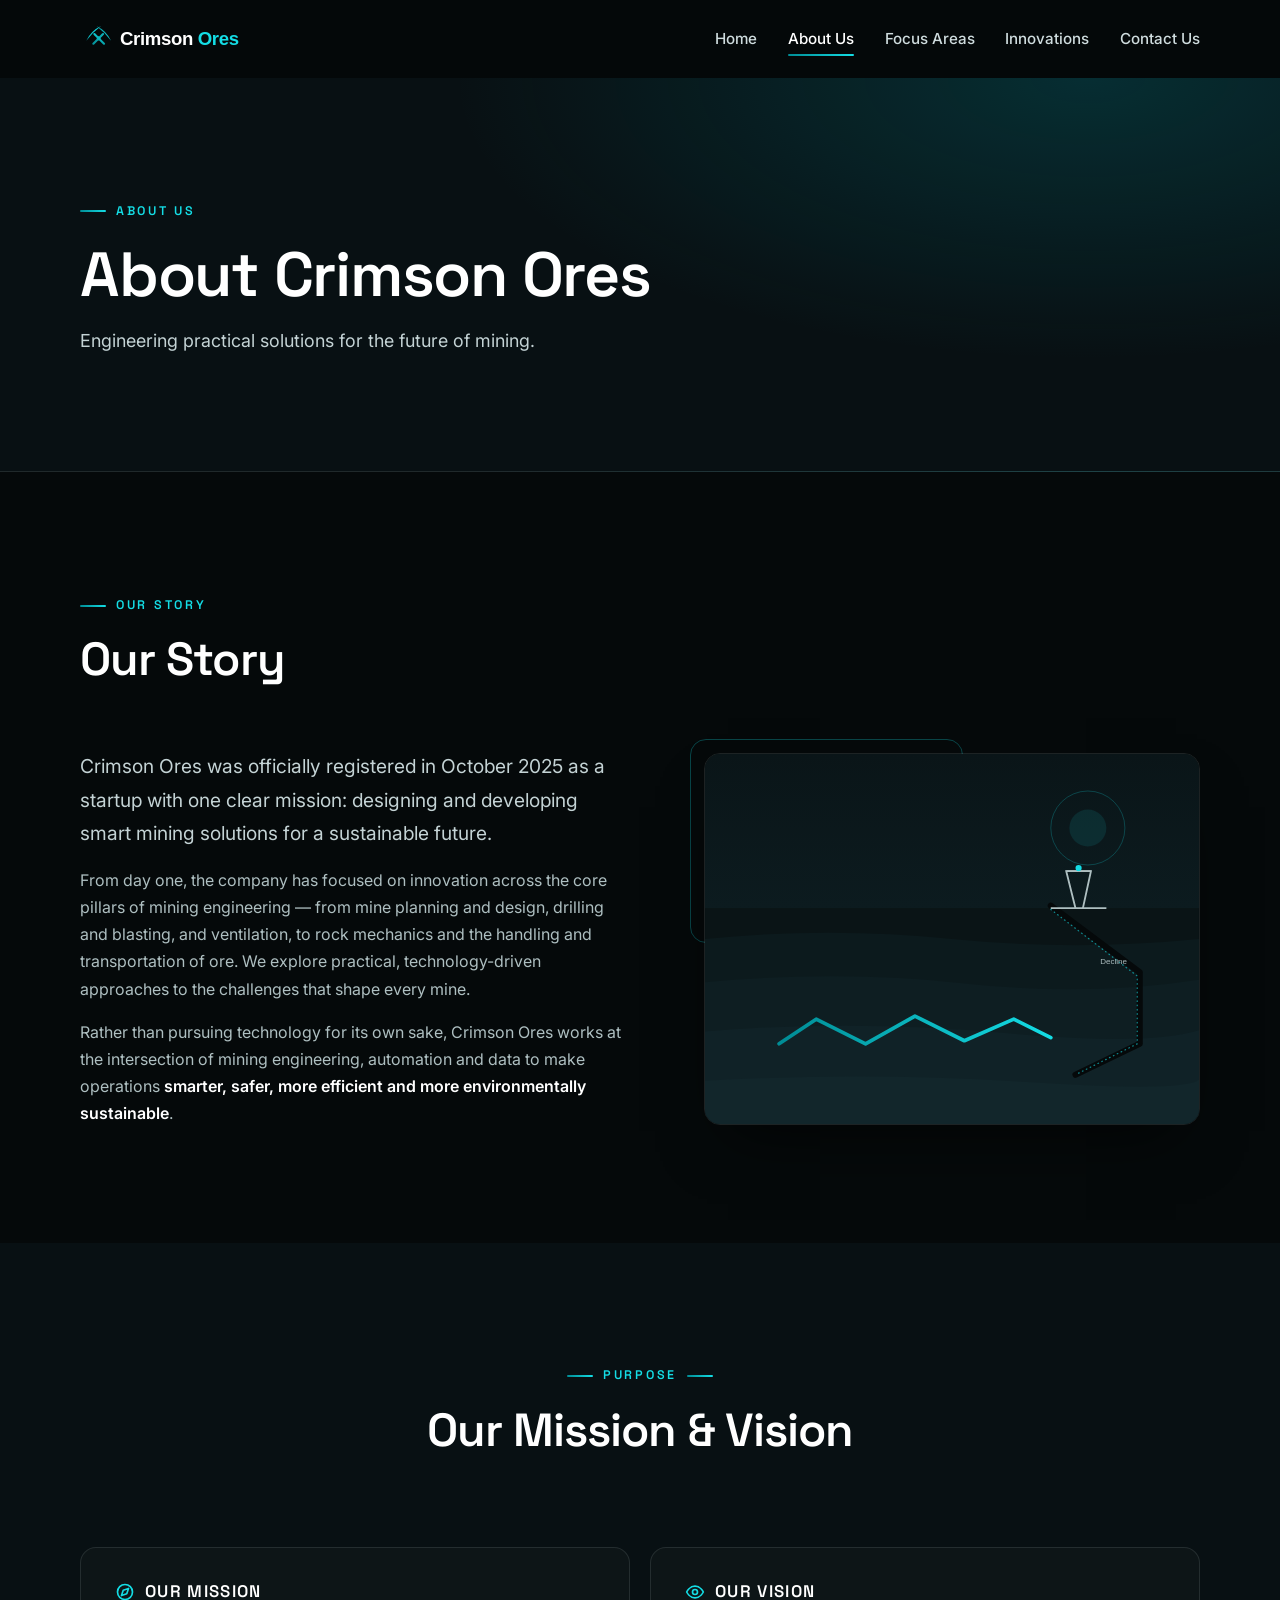
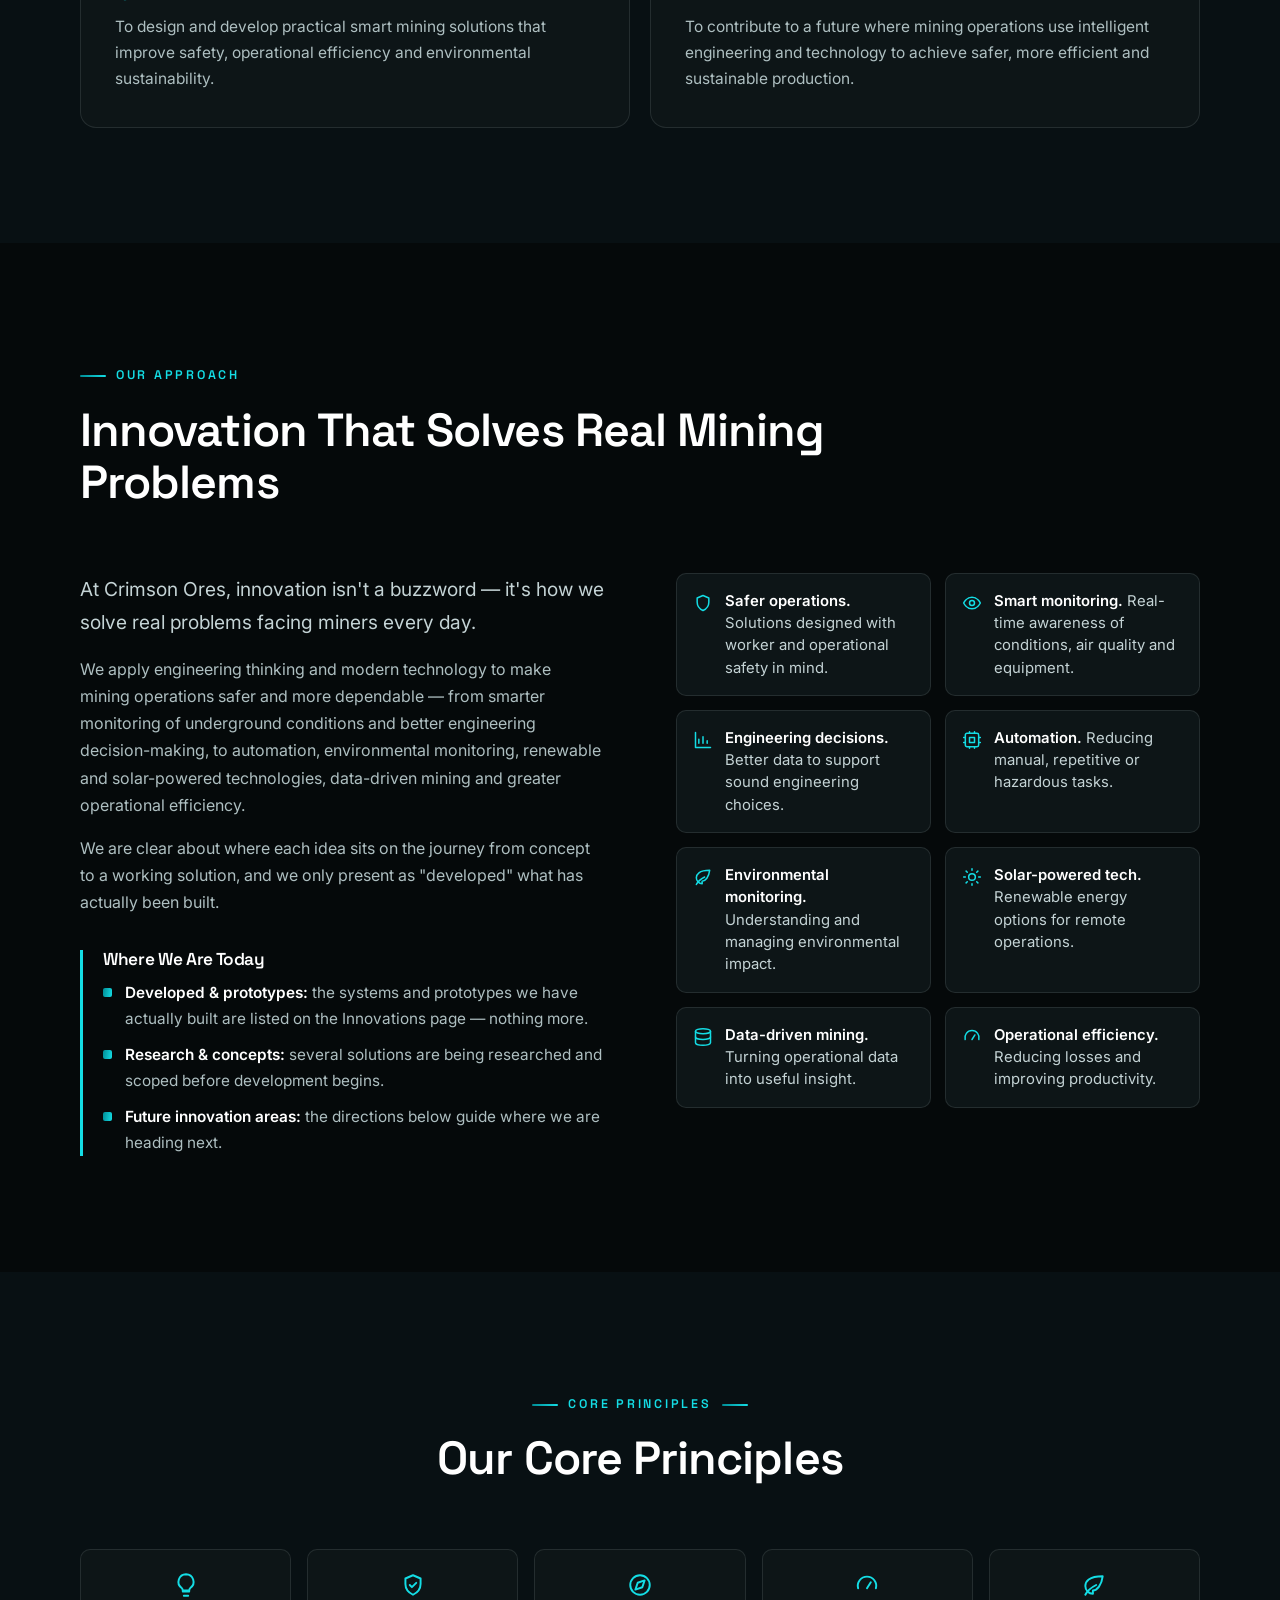
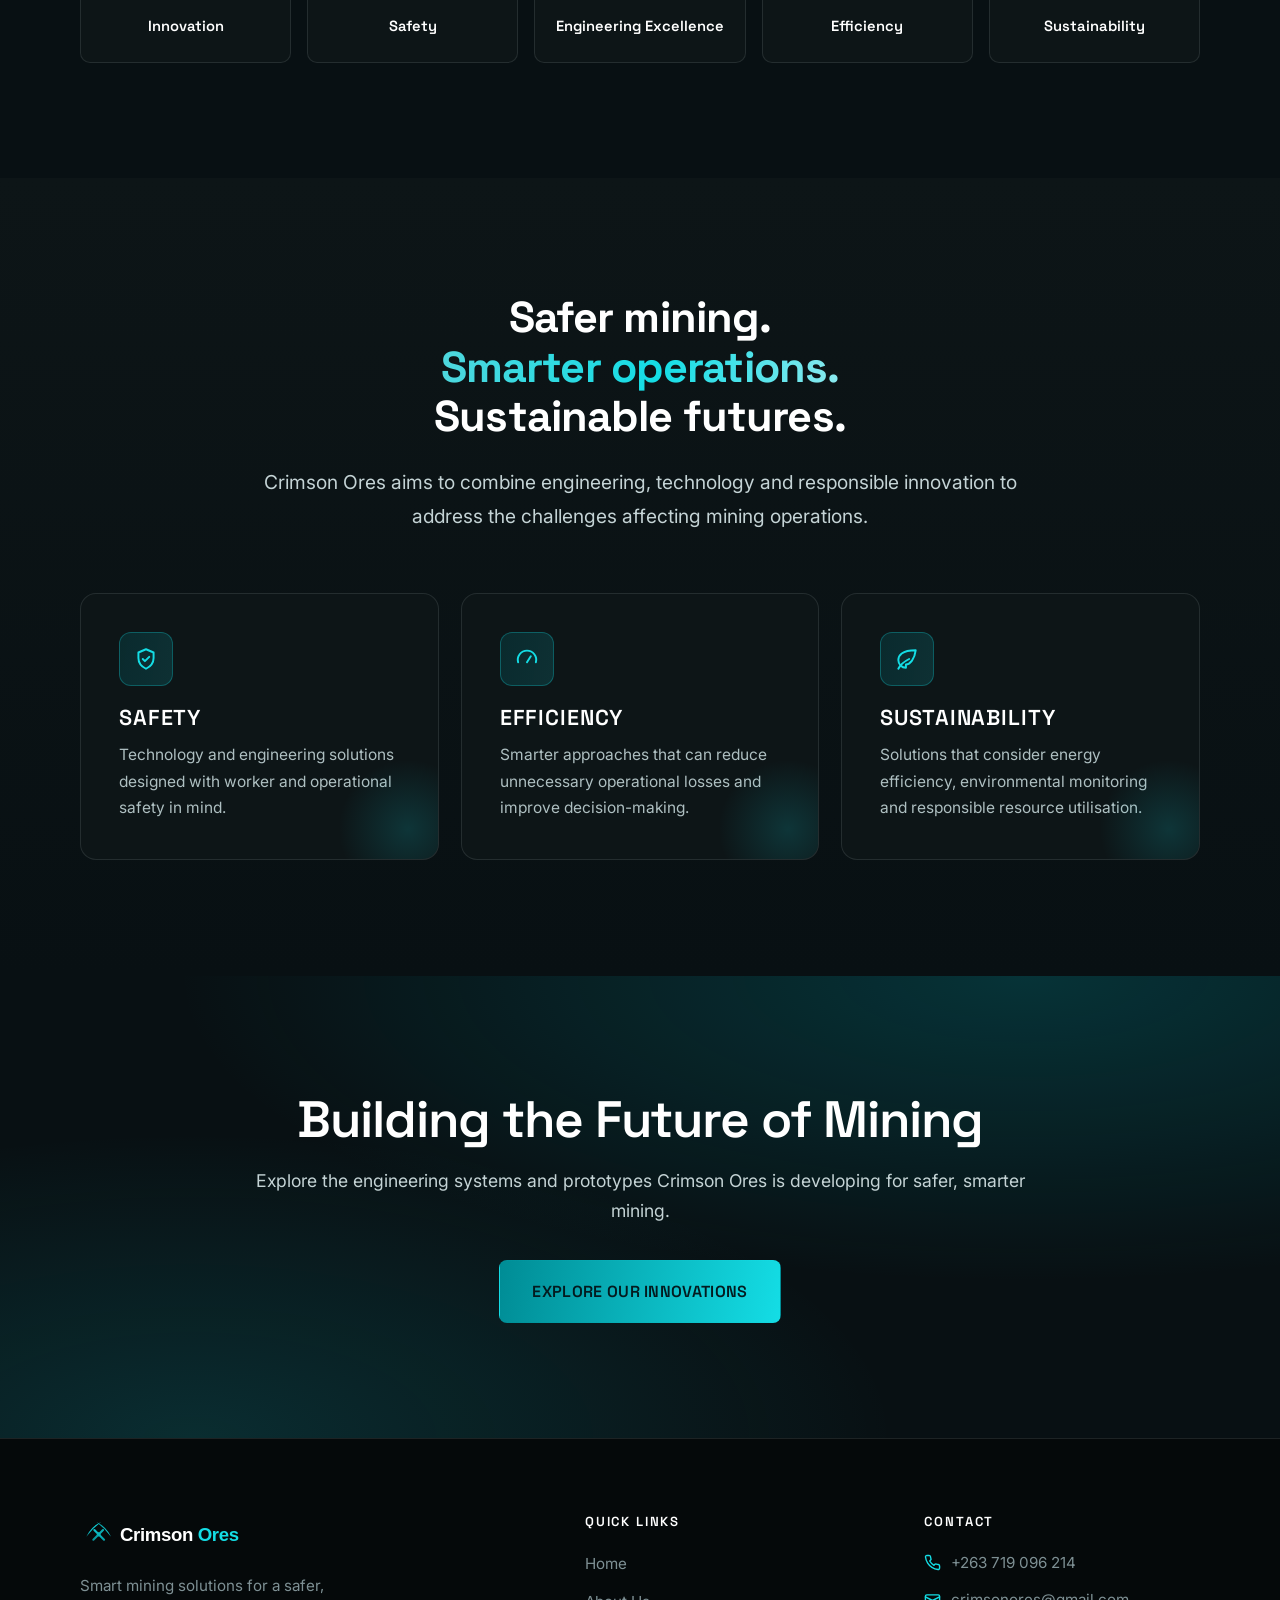
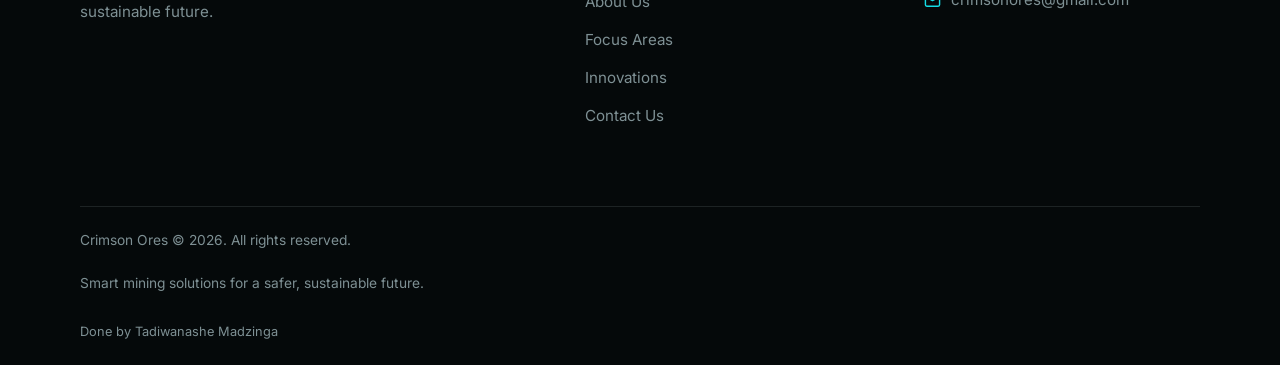
==== about.html @ 05880b13 "Restructure Crimson Ores website into multi-page layout" ====
<!DOCTYPE html>
<html lang="en">
<head>
  <meta charset="UTF-8">
  <meta name="viewport" content="width=device-width, initial-scale=1.0">
  <title>About Crimson Ores | Smart Mining Solutions</title>
  <meta name="description" content="Crimson Ores is a Zimbabwean mining-technology startup registered in October 2025, building smart mining solutions for a safer, sustainable future.">
  <meta name="theme-color" content="#05090A">
  <link rel="canonical" href="https://tadiwa2001.github.io/crimson-ores/about.html">
  <meta property="og:type" content="website">
  <meta property="og:site_name" content="Crimson Ores">
  <meta property="og:title" content="About Crimson Ores | Smart Mining Solutions">
  <meta property="og:description" content="Designing and developing smart mining solutions for a sustainable future.">
  <meta property="og:url" content="https://tadiwa2001.github.io/crimson-ores/about.html">
  <meta property="og:image" content="https://tadiwa2001.github.io/crimson-ores/assets/images/hero/hero-bg.svg">
  <meta name="twitter:card" content="summary_large_image">
  <meta name="twitter:title" content="About Crimson Ores | Smart Mining Solutions">
  <meta name="twitter:description" content="Designing and developing smart mining solutions for a sustainable future.">
  <link rel="icon" type="image/svg+xml" href="favicon.svg">
  <link rel="preconnect" href="https://fonts.googleapis.com">
  <link rel="preconnect" href="https://fonts.gstatic.com" crossorigin>
  <link href="https://fonts.googleapis.com/css2?family=Inter:wght@400;500;600&family=Space+Grotesk:wght@500;600;700&display=swap" rel="stylesheet">
  <link rel="stylesheet" href="assets/css/style.css">
  <link rel="stylesheet" href="assets/css/responsive.css">
</head>
<body data-page="about">
  <a class="skip-link" href="#main-content">Skip to main content</a>

  <header class="site-header">
    <nav class="nav container" aria-label="Primary navigation">
      <a class="brand" href="index.html" aria-label="Crimson Ores — Home">
        <img class="brand__logo" src="assets/images/logo/logo-white.svg" alt="Crimson Ores logo" width="186" height="40">
      </a>

      <ul class="nav__list" id="primary-nav">
        <li><a class="nav__link" href="index.html" data-page="home">Home</a></li>
        <li><a class="nav__link" href="about.html" data-page="about">About Us</a></li>
        <li><a class="nav__link" href="focus-areas.html" data-page="focus-areas">Focus Areas</a></li>
        <li><a class="nav__link" href="projects.html" data-page="projects">Innovations</a></li>
        <li><a class="nav__link" href="contact.html" data-page="contact">Contact Us</a></li>
      </ul>

      <button class="nav-toggle" type="button" aria-expanded="false" aria-controls="primary-nav" aria-label="Toggle navigation menu">
        <span></span>
        <span></span>
        <span></span>
      </button>
    </nav>
  </header>

  <main id="main-content">
    <section class="page-hero">
      <div class="container">
        <span class="eyebrow">About Us</span>
        <h1 class="page-hero__title">About Crimson Ores</h1>
        <p class="page-hero__text">Engineering practical solutions for the future of mining.</p>
      </div>
    </section>

    <section class="section" id="story">
      <div class="container">
        <div class="section-head reveal">
          <span class="eyebrow">Our Story</span>
          <h2>Our Story</h2>
        </div>
        <div class="about__grid">
          <div class="about__content reveal">
            <p class="lead">Crimson Ores was officially registered in October 2025 as a startup with one clear mission: designing and developing smart mining solutions for a sustainable future.</p>
            <p>From day one, the company has focused on innovation across the core pillars of mining engineering — from mine planning and design, drilling and blasting, and ventilation, to rock mechanics and the handling and transportation of ore. We explore practical, technology-driven approaches to the challenges that shape every mine.</p>
            <p>Rather than pursuing technology for its own sake, Crimson Ores works at the intersection of mining engineering, automation and data to make operations <strong>smarter, safer, more efficient and more environmentally sustainable</strong>.</p>
          </div>
          <div class="about__visual reveal" data-delay="1">
            <img src="assets/images/about/about-mine.svg" alt="Stylised cross-section of a mine showing rock strata, an ore vein and a decline" width="800" height="600" loading="lazy">
          </div>
        </div>
      </div>
    </section>
    <section class="section section--alt" id="mission-vision">
      <div class="container">
        <div class="section-head section-head--center reveal">
          <span class="eyebrow">Purpose</span>
          <h2>Our Mission &amp; Vision</h2>
        </div>

        <div class="mv-grid">
          <div class="mv-card reveal" data-delay="1">
            <h3><svg viewBox="0 0 24 24" fill="none" stroke="currentColor" stroke-width="2" stroke-linecap="round" stroke-linejoin="round" aria-hidden="true"><circle cx="12" cy="12" r="9"/><polygon points="16.24 7.76 14.12 14.12 7.76 16.24 9.88 9.88 16.24 7.76"/></svg> Our Mission</h3>
            <p>To design and develop practical smart mining solutions that improve safety, operational efficiency and environmental sustainability.</p>
          </div>
          <div class="mv-card reveal" data-delay="2">
            <h3><svg viewBox="0 0 24 24" fill="none" stroke="currentColor" stroke-width="2" stroke-linecap="round" stroke-linejoin="round" aria-hidden="true"><path d="M2 12s3.5-7 10-7 10 7 10 7-3.5 7-10 7-10-7-10-7z"/><circle cx="12" cy="12" r="3"/></svg> Our Vision</h3>
            <p>To contribute to a future where mining operations use intelligent engineering and technology to achieve safer, more efficient and sustainable production.</p>
          </div>
        </div>
      </div>
    </section>

    <section class="section" id="approach">
      <div class="container">
        <div class="section-head reveal">
          <span class="eyebrow">Our Approach</span>
          <h2>Innovation That Solves Real Mining Problems</h2>
        </div>

        <div class="innovation__grid">
          <div class="innovation__content reveal">
            <p class="lead">At Crimson Ores, innovation isn't a buzzword — it's how we solve real problems facing miners every day.</p>
            <p>We apply engineering thinking and modern technology to make mining operations safer and more dependable — from smarter monitoring of underground conditions and better engineering decision-making, to automation, environmental monitoring, renewable and solar-powered technologies, data-driven mining and greater operational efficiency.</p>
            <p>We are clear about where each idea sits on the journey from concept to a working solution, and we only present as "developed" what has actually been built.</p>

            <div class="innovation-status">
              <h4>Where We Are Today</h4>
              <ul>
                <li><strong>Developed &amp; prototypes:</strong> the systems and prototypes we have actually built are listed on the Innovations page — nothing more.</li>
                <li><strong>Research &amp; concepts:</strong> several solutions are being researched and scoped before development begins.</li>
                <li><strong>Future innovation areas:</strong> the directions below guide where we are heading next.</li>
              </ul>
            </div>
          </div>
          <div class="innovation__areas reveal" data-delay="1">
            <div class="innovation-item">
              <svg viewBox="0 0 24 24" fill="none" stroke="currentColor" stroke-width="1.8" stroke-linecap="round" stroke-linejoin="round" aria-hidden="true"><path d="M12 3l7 3v5c0 4.5-3 8-7 10-4-2-7-5.5-7-10V6z"/></svg>
              <span><strong>Safer operations.</strong> Solutions designed with worker and operational safety in mind.</span>
            </div>
            <div class="innovation-item">
              <svg viewBox="0 0 24 24" fill="none" stroke="currentColor" stroke-width="1.8" stroke-linecap="round" stroke-linejoin="round" aria-hidden="true"><path d="M2 12s3.5-7 10-7 10 7 10 7-3.5 7-10 7-10-7-10-7z"/><circle cx="12" cy="12" r="3"/></svg>
              <span><strong>Smart monitoring.</strong> Real-time awareness of conditions, air quality and equipment.</span>
            </div>
            <div class="innovation-item">
              <svg viewBox="0 0 24 24" fill="none" stroke="currentColor" stroke-width="1.8" stroke-linecap="round" stroke-linejoin="round" aria-hidden="true"><path d="M3 3v18h18"/><path d="M7 16v-5M12 16V8M17 16v-3"/></svg>
              <span><strong>Engineering decisions.</strong> Better data to support sound engineering choices.</span>
            </div>
            <div class="innovation-item">
              <svg viewBox="0 0 24 24" fill="none" stroke="currentColor" stroke-width="1.8" stroke-linecap="round" stroke-linejoin="round" aria-hidden="true"><rect x="4" y="4" width="16" height="16" rx="2"/><rect x="9" y="9" width="6" height="6"/><path d="M9 2v2M15 2v2M9 20v2M15 20v2M2 9h2M2 15h2M20 9h2M20 15h2"/></svg>
              <span><strong>Automation.</strong> Reducing manual, repetitive or hazardous tasks.</span>
            </div>
            <div class="innovation-item">
              <svg viewBox="0 0 24 24" fill="none" stroke="currentColor" stroke-width="1.8" stroke-linecap="round" stroke-linejoin="round" aria-hidden="true"><path d="M11 20A7 7 0 0 1 4 13c0-4 3-9 16-9-1 8-5 13-9 13z"/><path d="M4 21c2-4 6-7 10-9"/></svg>
              <span><strong>Environmental monitoring.</strong> Understanding and managing environmental impact.</span>
            </div>
            <div class="innovation-item">
              <svg viewBox="0 0 24 24" fill="none" stroke="currentColor" stroke-width="1.8" stroke-linecap="round" stroke-linejoin="round" aria-hidden="true"><circle cx="12" cy="12" r="4"/><path d="M12 2v2M12 20v2M4.93 4.93l1.41 1.41M17.66 17.66l1.41 1.41M2 12h2M20 12h2M4.93 19.07l1.41-1.41M17.66 6.34l1.41-1.41"/></svg>
              <span><strong>Solar-powered tech.</strong> Renewable energy options for remote operations.</span>
            </div>
            <div class="innovation-item">
              <svg viewBox="0 0 24 24" fill="none" stroke="currentColor" stroke-width="1.8" stroke-linecap="round" stroke-linejoin="round" aria-hidden="true"><ellipse cx="12" cy="5" rx="9" ry="3"/><path d="M3 5v14c0 1.66 4 3 9 3s9-1.34 9-3V5"/><path d="M3 12c0 1.66 4 3 9 3s9-1.34 9-3"/></svg>
              <span><strong>Data-driven mining.</strong> Turning operational data into useful insight.</span>
            </div>
            <div class="innovation-item">
              <svg viewBox="0 0 24 24" fill="none" stroke="currentColor" stroke-width="1.8" stroke-linecap="round" stroke-linejoin="round" aria-hidden="true"><path d="M12 15l3.5-5.5M20.2 15a8.5 8.5 0 1 0-16.4 0"/></svg>
              <span><strong>Operational efficiency.</strong> Reducing losses and improving productivity.</span>
            </div>
          </div>
        </div>
      </div>
    </section>
    <section class="section section--alt" id="principles">
      <div class="container">
        <div class="section-head section-head--center reveal">
          <span class="eyebrow">Core Principles</span>
          <h2>Our Core Principles</h2>
        </div>

        <div class="principles">
          <div class="principle reveal" data-delay="1">
            <svg viewBox="0 0 24 24" fill="none" stroke="currentColor" stroke-width="1.8" stroke-linecap="round" stroke-linejoin="round" aria-hidden="true"><path d="M9 18h6M10 22h4M12 2a7 7 0 0 0-4 12.7c.6.5 1 1.4 1 2.3h6c0-.9.4-1.8 1-2.3A7 7 0 0 0 12 2z"/></svg>
            <span>Innovation</span>
          </div>
          <div class="principle reveal" data-delay="2">
            <svg viewBox="0 0 24 24" fill="none" stroke="currentColor" stroke-width="1.8" stroke-linecap="round" stroke-linejoin="round" aria-hidden="true"><path d="M12 3l7 3v5c0 4.5-3 8-7 10-4-2-7-5.5-7-10V6z"/><path d="M9 12l2 2 4-4"/></svg>
            <span>Safety</span>
          </div>
          <div class="principle reveal" data-delay="3">
            <svg viewBox="0 0 24 24" fill="none" stroke="currentColor" stroke-width="1.8" stroke-linecap="round" stroke-linejoin="round" aria-hidden="true"><circle cx="12" cy="12" r="9"/><polygon points="16.24 7.76 14.12 14.12 7.76 16.24 9.88 9.88 16.24 7.76"/></svg>
            <span>Engineering Excellence</span>
          </div>
          <div class="principle reveal" data-delay="4">
            <svg viewBox="0 0 24 24" fill="none" stroke="currentColor" stroke-width="1.8" stroke-linecap="round" stroke-linejoin="round" aria-hidden="true"><path d="M12 15l3.5-5.5M20.2 15a8.5 8.5 0 1 0-16.4 0"/></svg>
            <span>Efficiency</span>
          </div>
          <div class="principle reveal" data-delay="4">
            <svg viewBox="0 0 24 24" fill="none" stroke="currentColor" stroke-width="1.8" stroke-linecap="round" stroke-linejoin="round" aria-hidden="true"><path d="M11 20A7 7 0 0 1 4 13c0-4 3-9 16-9-1 8-5 13-9 13z"/><path d="M4 21c2-4 6-7 10-9"/></svg>
            <span>Sustainability</span>
          </div>
        </div>
      </div>
    </section>

    <section class="section section--surface" id="safety">
      <div class="container">
        <div class="safety-statement reveal">
          <p class="statement-line">Safer mining.<br><em>Smarter operations.</em><br>Sustainable futures.</p>
          <p class="lead safety-intro">Crimson Ores aims to combine engineering, technology and responsible innovation to address the challenges affecting mining operations.</p>
        </div>

        <div class="pillars">
          <article class="pillar reveal" data-delay="1">
            <span class="pillar__icon">
              <svg viewBox="0 0 24 24" fill="none" stroke="currentColor" stroke-width="1.8" stroke-linecap="round" stroke-linejoin="round" aria-hidden="true"><path d="M12 3l7 3v5c0 4.5-3 8-7 10-4-2-7-5.5-7-10V6z"/><path d="M9 12l2 2 4-4"/></svg>
            </span>
            <h3>Safety</h3>
            <p>Technology and engineering solutions designed with worker and operational safety in mind.</p>
          </article>

          <article class="pillar reveal" data-delay="2">
            <span class="pillar__icon">
              <svg viewBox="0 0 24 24" fill="none" stroke="currentColor" stroke-width="1.8" stroke-linecap="round" stroke-linejoin="round" aria-hidden="true"><path d="M12 15l3.5-5.5M20.2 15a8.5 8.5 0 1 0-16.4 0"/></svg>
            </span>
            <h3>Efficiency</h3>
            <p>Smarter approaches that can reduce unnecessary operational losses and improve decision-making.</p>
          </article>

          <article class="pillar reveal" data-delay="3">
            <span class="pillar__icon">
              <svg viewBox="0 0 24 24" fill="none" stroke="currentColor" stroke-width="1.8" stroke-linecap="round" stroke-linejoin="round" aria-hidden="true"><path d="M11 20A7 7 0 0 1 4 13c0-4 3-9 16-9-1 8-5 13-9 13z"/><path d="M4 21c2-4 6-7 10-9"/></svg>
            </span>
            <h3>Sustainability</h3>
            <p>Solutions that consider energy efficiency, environmental monitoring and responsible resource utilisation.</p>
          </article>
        </div>
      </div>
    </section>
    <section class="cta">
      <div class="container">
        <div class="cta__inner reveal">
          <h2>Building the Future of Mining</h2>
          <p>Explore the engineering systems and prototypes Crimson Ores is developing for safer, smarter mining.</p>
          <div class="cta__actions">
            <a class="btn btn--primary btn--lg" href="projects.html">Explore Our Innovations</a>
          </div>
        </div>
      </div>
    </section>
  </main>

  <footer class="site-footer">
    <div class="container">
      <div class="footer__top">
        <div class="footer__brand">
          <a class="brand" href="index.html" aria-label="Crimson Ores — Home">
            <img class="brand__logo" src="assets/images/logo/logo-white.svg" alt="Crimson Ores logo" width="186" height="40">
          </a>
          <p>Smart mining solutions for a safer, sustainable future.</p>
        </div>

        <div class="footer__col">
          <h4>Quick Links</h4>
          <ul class="footer__links">
            <li><a href="index.html">Home</a></li>
            <li><a href="about.html">About Us</a></li>
            <li><a href="focus-areas.html">Focus Areas</a></li>
            <li><a href="projects.html">Innovations</a></li>
            <li><a href="contact.html">Contact Us</a></li>
          </ul>
        </div>

        <div class="footer__col">
          <h4>Contact</h4>
          <div class="footer__contact">
            <a href="tel:+263719096214">
              <svg viewBox="0 0 24 24" fill="none" stroke="currentColor" stroke-width="2" stroke-linecap="round" stroke-linejoin="round" aria-hidden="true"><path d="M22 16.92v3a2 2 0 0 1-2.18 2 19.79 19.79 0 0 1-8.63-3.07 19.5 19.5 0 0 1-6-6 19.79 19.79 0 0 1-3.07-8.67A2 2 0 0 1 4.11 2h3a2 2 0 0 1 2 1.72c.13.96.36 1.9.7 2.81a2 2 0 0 1-.45 2.11L8.09 9.91a16 16 0 0 0 6 6l1.27-1.27a2 2 0 0 1 2.11-.45c.91.34 1.85.57 2.81.7A2 2 0 0 1 22 16.92z"/></svg>
              +263 719 096 214
            </a>
            <a href="mailto:crimsonores@gmail.com">
              <svg viewBox="0 0 24 24" fill="none" stroke="currentColor" stroke-width="2" stroke-linecap="round" stroke-linejoin="round" aria-hidden="true"><rect x="2" y="4" width="20" height="16" rx="2"/><path d="m22 7-10 5L2 7"/></svg>
              crimsonores@gmail.com
            </a>
          </div>
        </div>
      </div>

      <div class="footer__bottom">
        <div class="footer__bottom-inner">
          <p class="footer__legal">Crimson Ores © 2026. All rights reserved.</p>
          <p class="footer__tagline">Smart mining solutions for a safer, sustainable future.</p>
          <p class="footer__credit">Done by Tadiwanashe Madzinga</p>
        </div>
      </div>
    </div>
  </footer>

  <script src="assets/js/projects.js" defer></script>
  <script src="assets/js/project-gallery.js" defer></script>
  <script src="assets/js/main.js" defer></script>
</body>
</html>
---- assets/css/style.css ----
/* ============================================================
   CRIMSON ORES — style.css
   Primary stylesheet: base, layout, components, sections.
   Fonts are loaded in <head> (Space Grotesk + Inter).
   ============================================================ */

/* ---------- Reset ---------- */
*,
*::before,
*::after {
  box-sizing: border-box;
  margin: 0;
  padding: 0;
}

html {
  scroll-behavior: smooth;
  scroll-padding-top: 92px; /* offset for sticky nav */
  -webkit-text-size-adjust: 100%;
}

body {
  font-family: var(--font-body);
  font-size: 1rem;
  line-height: 1.7;
  color: var(--muted);
  background-color: var(--bg);
  -webkit-font-smoothing: antialiased;
  -moz-osx-font-smoothing: grayscale;
  overflow-x: hidden;
}

img,
svg {
  display: block;
  max-width: 100%;
  height: auto;
}

a {
  color: var(--cyan);
  text-decoration: none;
  transition: color 0.2s ease;
}

a:hover {
  color: var(--cyan-soft);
}

button {
  font-family: inherit;
  cursor: pointer;
}

ul,
ol {
  list-style: none;
}

/* ---------- Design tokens ---------- */
:root {
  --bg: #05090a;
  --bg-2: #081013;
  --surface: #0d1517;
  --surface-2: #111d20;
  --surface-3: #152428;
  --teal-dark: #073d40;
  --teal: #008c95;
  --cyan: #14dde5;
  --cyan-soft: #8ce9ee;
  --white: #ffffff;
  --muted: #aebfc1;
  --muted-2: #7e9094;
  --border: rgba(174, 191, 193, 0.14);
  --border-strong: rgba(20, 221, 229, 0.28);
  --grad: linear-gradient(100deg, #008c95 0%, #14dde5 100%);
  --grad-soft: linear-gradient(100deg, rgba(0, 140, 149, 0.18), rgba(20, 221, 229, 0.14));
  --grad-text: linear-gradient(100deg, #4fd7dd 0%, #14dde5 55%, #8ce9ee 100%);
  --radius: 10px;
  --radius-lg: 16px;
  --shadow-lg: 0 30px 60px -24px rgba(0, 0, 0, 0.7);
  --font-display: 'Space Grotesk', 'Segoe UI', system-ui, sans-serif;
  --font-body: 'Inter', system-ui, -apple-system, 'Segoe UI', sans-serif;
  --maxw: 1200px;
  --header-h: 78px;
}

/* ---------- Base typography ---------- */
h1,
h2,
h3,
h4,
h5 {
  font-family: var(--font-display);
  color: var(--white);
  line-height: 1.12;
  font-weight: 600;
  letter-spacing: -0.02em;
}

h1 { font-size: clamp(2.9rem, 6vw, 5.3rem); }
h2 { font-size: clamp(1.95rem, 3.8vw, 2.9rem); }
h3 { font-size: clamp(1.25rem, 2.2vw, 1.6rem); }
h4 { font-size: 1.08rem; }

p { margin-bottom: 1rem; }
p:last-child { margin-bottom: 0; }

strong { color: var(--white); font-weight: 600; }

/* ---------- Layout utilities ---------- */
.container {
  width: 100%;
  max-width: var(--maxw);
  margin-inline: auto;
  padding-inline: clamp(20px, 4vw, 40px);
}

.section {
  padding-block: clamp(72px, 9vw, 120px);
  position: relative;
}

.section--alt {
  background: var(--bg-2);
}

.section--surface {
  background: linear-gradient(180deg, var(--surface) 0%, var(--bg-2) 100%);
}

.section-head {
  max-width: 780px;
  margin-bottom: clamp(40px, 5vw, 64px);
}

.section-head--center {
  margin-inline: auto;
  text-align: center;
}

.eyebrow {
  display: inline-flex;
  align-items: center;
  gap: 10px;
  font-family: var(--font-display);
  font-size: 0.78rem;
  font-weight: 600;
  letter-spacing: 0.22em;
  text-transform: uppercase;
  color: var(--cyan);
  margin-bottom: 18px;
}

.eyebrow::before {
  content: "";
  width: 26px;
  height: 2px;
  background: var(--grad);
  border-radius: 2px;
}

.section-head--center .eyebrow::after {
  content: "";
  width: 26px;
  height: 2px;
  background: var(--grad);
  border-radius: 2px;
}

.grad-text {
  background: var(--grad-text);
  -webkit-background-clip: text;
  background-clip: text;
  -webkit-text-fill-color: transparent;
  color: transparent;
}

.lead {
  font-size: clamp(1.05rem, 1.6vw, 1.2rem);
  color: #c4d3d5;
  line-height: 1.75;
}

/* ---------- Buttons ---------- */
.btn {
  display: inline-flex;
  align-items: center;
  justify-content: center;
  gap: 10px;
  padding: 0.9rem 1.6rem;
  border: 1px solid transparent;
  border-radius: 8px;
  font-family: var(--font-display);
  font-size: 0.95rem;
  font-weight: 600;
  letter-spacing: 0.02em;
  text-transform: uppercase;
  transition: transform 0.2s ease, box-shadow 0.2s ease, background 0.2s ease,
    border-color 0.2s ease, color 0.2s ease;
  white-space: nowrap;
}

.btn:active {
  transform: translateY(1px);
}

.btn svg {
  width: 17px;
  height: 17px;
  flex: none;
}

.btn--primary {
  background: var(--grad);
  color: #041b1f;
}

.btn--primary:hover {
  color: #041b1f;
  box-shadow: 0 14px 34px -12px rgba(20, 221, 229, 0.55);
  transform: translateY(-2px);
}

.btn--ghost {
  background: transparent;
  color: var(--white);
  border-color: var(--border-strong);
}

.btn--ghost:hover {
  color: var(--cyan);
  border-color: var(--cyan);
  background: rgba(20, 221, 229, 0.06);
  transform: translateY(-2px);
}

.btn--lg {
  padding: 1.05rem 2rem;
  font-size: 1rem;
}

/* ---------- Skip link ---------- */
.skip-link {
  position: absolute;
  left: 16px;
  top: -60px;
  z-index: 200;
  background: var(--cyan);
  color: #041b1f;
  padding: 0.7rem 1.2rem;
  border-radius: 8px;
  font-weight: 600;
  transition: top 0.2s ease;
}

.skip-link:focus {
  top: 16px;
}

/* ---------- Header / Navigation ---------- */
.site-header {
  position: sticky;
  top: 0;
  z-index: 100;
  height: var(--header-h);
  background: rgba(5, 9, 10, 0.82);
  -webkit-backdrop-filter: blur(14px);
  backdrop-filter: blur(14px);
  border-bottom: 1px solid transparent;
  transition: border-color 0.25s ease, background 0.25s ease;
}

.site-header.is-scrolled {
  border-bottom-color: var(--border);
  background: rgba(5, 9, 10, 0.94);
}

.nav {
  display: flex;
  align-items: center;
  justify-content: space-between;
  gap: 24px;
  height: var(--header-h);
}

.brand {
  display: inline-flex;
  align-items: center;
  gap: 12px;
  color: var(--white);
  flex: none;
}

.brand__logo {
  height: 40px;
  width: auto;
}

.brand__name {
  font-family: var(--font-display);
  font-size: 1.28rem;
  font-weight: 700;
  letter-spacing: -0.02em;
  color: var(--white);
  line-height: 1.1;
}

.brand__name span {
  color: var(--cyan);
}

.nav__list {
  display: flex;
  align-items: center;
  gap: clamp(18px, 2.4vw, 34px);
}

.nav__link {
  position: relative;
  font-size: 0.95rem;
  font-weight: 500;
  color: #cfdcde;
  padding: 6px 0;
}

.nav__link::after {
  content: "";
  position: absolute;
  left: 0;
  bottom: -2px;
  width: 100%;
  height: 2px;
  background: var(--grad);
  transform: scaleX(0);
  transform-origin: left;
  transition: transform 0.25s ease;
  border-radius: 2px;
}

.nav__link:hover,
.nav__link.is-active {
  color: var(--white);
}

.nav__link:hover::after,
.nav__link.is-active::after {
  transform: scaleX(1);
}

.nav__actions {
  display: flex;
  align-items: center;
  gap: 14px;
}

.nav__cta {
  padding: 0.66rem 1.25rem;
  font-size: 0.86rem;
}

/* Hamburger */
.nav-toggle {
  display: none;
  position: relative;
  width: 46px;
  height: 46px;
  background: transparent;
  border: 1px solid var(--border);
  border-radius: 8px;
  align-items: center;
  justify-content: center;
  flex-direction: column;
  gap: 5px;
}

.nav-toggle span {
  display: block;
  width: 20px;
  height: 2px;
  background: var(--white);
  border-radius: 2px;
  transition: transform 0.28s ease, opacity 0.2s ease;
}

.nav-toggle[aria-expanded="true"] span:nth-child(1) {
  transform: translateY(7px) rotate(45deg);
}

.nav-toggle[aria-expanded="true"] span:nth-child(2) {
  opacity: 0;
}

.nav-toggle[aria-expanded="true"] span:nth-child(3) {
  transform: translateY(-7px) rotate(-45deg);
}

/* ---------- Hero ---------- */
.hero {
  position: relative;
  min-height: clamp(560px, calc(100vh - var(--header-h)), 900px);
  display: flex;
  align-items: center;
  overflow: hidden;
  isolation: isolate;
}

.hero__bg {
  position: absolute;
  inset: 0;
  z-index: -2;
}

.hero__bg img {
  width: 100%;
  height: 100%;
  object-fit: cover;
}

.hero__overlay {
  position: absolute;
  inset: 0;
  z-index: -1;
  background: linear-gradient(180deg, rgba(5, 9, 10, 0.55) 0%, rgba(5, 9, 10, 0.45) 45%, rgba(5, 9, 10, 0.92) 100%);
}

.hero__inner {
  max-width: 860px;
  padding-block: clamp(56px, 9vw, 110px);
}

.hero__badge {
  display: inline-flex;
  align-items: center;
  gap: 10px;
  padding: 0.5rem 0.95rem;
  border: 1px solid var(--border-strong);
  border-radius: 999px;
  background: rgba(20, 221, 229, 0.06);
  font-family: var(--font-display);
  font-size: 0.78rem;
  font-weight: 600;
  letter-spacing: 0.14em;
  text-transform: uppercase;
  color: var(--cyan-soft);
  margin-bottom: 26px;
}

.hero__badge .dot {
  width: 7px;
  height: 7px;
  border-radius: 50%;
  background: var(--cyan);
  box-shadow: 0 0 0 0 rgba(20, 221, 229, 0.6);
  animation: pulse 2.4s infinite;
}

.hero__title {
  font-size: clamp(3rem, 8vw, 6.4rem);
  font-weight: 700;
  letter-spacing: -0.03em;
  margin-bottom: 22px;
}

.hero__tagline {
  font-size: clamp(1.4rem, 2.6vw, 2rem);
  font-weight: 600;
  color: var(--white);
  margin-bottom: 18px;
}

.hero__text {
  max-width: 620px;
  font-size: clamp(1.05rem, 1.5vw, 1.18rem);
  color: #c4d3d5;
  margin-bottom: 36px;
}

.hero__actions {
  display: flex;
  flex-wrap: wrap;
  gap: 16px;
}

@keyframes pulse {
  0% { box-shadow: 0 0 0 0 rgba(20, 221, 229, 0.55); }
  70% { box-shadow: 0 0 0 9px rgba(20, 221, 229, 0); }
  100% { box-shadow: 0 0 0 0 rgba(20, 221, 229, 0); }
}

/* ---------- About ---------- */
.about__grid {
  display: grid;
  grid-template-columns: 1.05fr 0.95fr;
  gap: clamp(40px, 6vw, 80px);
  align-items: center;
}

.about__visual {
  position: relative;
}

.about__visual img {
  border-radius: var(--radius-lg);
  border: 1px solid var(--border);
  box-shadow: var(--shadow-lg);
  width: 100%;
}

.about__visual::before {
  content: "";
  position: absolute;
  inset: -14px auto auto -14px;
  width: 55%;
  height: 55%;
  border: 1px solid var(--border-strong);
  border-radius: var(--radius-lg);
  z-index: -1;
}

.mv-card {
  background: var(--surface);
  border: 1px solid var(--border);
  border-radius: var(--radius-lg);
  padding: clamp(24px, 3vw, 34px);
  margin-top: 26px;
}

.mv-card h3 {
  display: flex;
  align-items: center;
  gap: 10px;
  margin-bottom: 12px;
  font-size: 1.05rem;
  text-transform: uppercase;
  letter-spacing: 0.08em;
}

.mv-card h3 svg {
  width: 20px;
  height: 20px;
  color: var(--cyan);
  flex: none;
}

.mv-card p {
  margin: 0;
  font-size: 0.97rem;
}

/* Core principles */
.principles {
  display: grid;
  grid-template-columns: repeat(5, 1fr);
  gap: 16px;
  margin-top: clamp(40px, 5vw, 56px);
}

.principle {
  background: var(--surface);
  border: 1px solid var(--border);
  border-radius: var(--radius);
  padding: 22px 18px;
  text-align: center;
  transition: transform 0.25s ease, border-color 0.25s ease;
}

.principle:hover {
  transform: translateY(-4px);
  border-color: var(--border-strong);
}

.principle svg {
  width: 26px;
  height: 26px;
  margin: 0 auto 14px;
  color: var(--cyan);
}

.principle span {
  font-family: var(--font-display);
  font-weight: 600;
  color: var(--white);
  font-size: 0.92rem;
}

/* ---------- Focus areas ---------- */
.focus-grid {
  display: grid;
  grid-template-columns: repeat(3, 1fr);
  gap: 22px;
}

.focus-card {
  position: relative;
  background: var(--surface);
  border: 1px solid var(--border);
  border-radius: var(--radius-lg);
  padding: clamp(26px, 3vw, 36px);
  transition: transform 0.25s ease, border-color 0.25s ease, background 0.25s ease;
  overflow: hidden;
}

.focus-card::before {
  content: "";
  position: absolute;
  inset: 0 0 auto 0;
  height: 3px;
  background: var(--grad);
  opacity: 0;
  transition: opacity 0.25s ease;
}

.focus-card:hover {
  transform: translateY(-5px);
  border-color: var(--border-strong);
  background: var(--surface-2);
}

.focus-card:hover::before {
  opacity: 1;
}

.focus-card__icon {
  display: inline-flex;
  align-items: center;
  justify-content: center;
  width: 56px;
  height: 56px;
  border-radius: 12px;
  background: var(--grad-soft);
  border: 1px solid var(--border-strong);
  color: var(--cyan);
  margin-bottom: 22px;
}

.focus-card__icon svg {
  width: 27px;
  height: 27px;
}

.focus-card h3 {
  margin-bottom: 12px;
  font-size: 1.18rem;
}

.focus-card p {
  margin: 0;
  font-size: 0.96rem;
}

.focus-card__num {
  position: absolute;
  top: 26px;
  right: 28px;
  font-family: var(--font-display);
  font-size: 0.78rem;
  font-weight: 700;
  letter-spacing: 0.12em;
  color: var(--muted-2);
}

/* ---------- Innovation ---------- */
.innovation__grid {
  display: grid;
  grid-template-columns: 1fr 1fr;
  gap: clamp(40px, 6vw, 72px);
  align-items: start;
}

.innovation__areas {
  display: grid;
  grid-template-columns: 1fr 1fr;
  gap: 14px;
}

.innovation-item {
  display: flex;
  align-items: flex-start;
  gap: 12px;
  background: var(--surface);
  border: 1px solid var(--border);
  border-radius: var(--radius);
  padding: 16px 16px;
}

.innovation-item svg {
  width: 20px;
  height: 20px;
  color: var(--cyan);
  flex: none;
  margin-top: 3px;
}

.innovation-item span {
  font-size: 0.93rem;
  color: #c4d3d5;
  line-height: 1.5;
}

.innovation-status {
  margin-top: 34px;
  border-left: 3px solid var(--cyan);
  padding-left: 20px;
}

.innovation-status h4 {
  margin-bottom: 10px;
}

.innovation-status ul {
  display: grid;
  gap: 10px;
}

.innovation-status li {
  position: relative;
  padding-left: 22px;
  font-size: 0.96rem;
}

.innovation-status li::before {
  content: "";
  position: absolute;
  left: 0;
  top: 8px;
  width: 9px;
  height: 9px;
  border-radius: 2px;
  background: var(--grad);
}

/* ---------- Safety / Sustainability ---------- */
.pillars {
  display: grid;
  grid-template-columns: repeat(3, 1fr);
  gap: 22px;
  margin-top: clamp(40px, 5vw, 60px);
}

.pillar {
  background: var(--surface);
  border: 1px solid var(--border);
  border-radius: var(--radius-lg);
  padding: clamp(28px, 3vw, 38px);
  position: relative;
  overflow: hidden;
}

.pillar::after {
  content: "";
  position: absolute;
  right: -40px;
  bottom: -40px;
  width: 140px;
  height: 140px;
  background: radial-gradient(circle, rgba(20, 221, 229, 0.16), transparent 70%);
  pointer-events: none;
}

.pillar__icon {
  display: inline-flex;
  align-items: center;
  justify-content: center;
  width: 54px;
  height: 54px;
  border-radius: 12px;
  background: var(--grad-soft);
  border: 1px solid var(--border-strong);
  color: var(--cyan);
  margin-bottom: 20px;
}

.pillar__icon svg {
  width: 26px;
  height: 26px;
}

.pillar h3 {
  font-size: 1.35rem;
  text-transform: uppercase;
  letter-spacing: 0.04em;
  margin-bottom: 12px;
}

.pillar p {
  margin: 0;
  font-size: 0.97rem;
}

.safety-statement {
  text-align: center;
  max-width: 820px;
  margin: 0 auto clamp(40px, 5vw, 56px);
}

.safety-statement .statement-line {
  font-family: var(--font-display);
  font-weight: 700;
  font-size: clamp(1.7rem, 3.6vw, 2.7rem);
  line-height: 1.15;
  color: var(--white);
  letter-spacing: -0.02em;
}

.safety-statement .statement-line em {
  font-style: normal;
  background: var(--grad-text);
  -webkit-background-clip: text;
  background-clip: text;
  -webkit-text-fill-color: transparent;
}

.safety-intro {
  margin-top: 24px;
}

/* ---------- Project cards (shared) ---------- */
.project-grid {
  display: grid;
  grid-template-columns: repeat(3, 1fr);
  gap: 24px;
}

.project-card {
  display: flex;
  flex-direction: column;
  background: var(--surface);
  border: 1px solid var(--border);
  border-radius: var(--radius-lg);
  overflow: hidden;
  transition: transform 0.28s ease, border-color 0.28s ease, box-shadow 0.28s ease;
}

.project-card:hover {
  transform: translateY(-6px);
  border-color: var(--border-strong);
  box-shadow: var(--shadow-lg);
}

.project-card__media {
  position: relative;
  aspect-ratio: 3 / 2;
  overflow: hidden;
  background: var(--surface-2);
}

.project-card__media img {
  width: 100%;
  height: 100%;
  object-fit: cover;
  transition: transform 0.55s ease;
}

.project-card:hover .project-card__media img {
  transform: scale(1.06);
}

.project-card__status {
  position: absolute;
  top: 14px;
  left: 14px;
}

.badge {
  display: inline-flex;
  align-items: center;
  gap: 6px;
  padding: 4px 11px;
  border-radius: 6px;
  font-family: var(--font-display);
  font-size: 0.7rem;
  font-weight: 600;
  letter-spacing: 0.08em;
  text-transform: uppercase;
  color: var(--cyan-soft);
  background: rgba(5, 9, 10, 0.82);
  border: 1px solid var(--border-strong);
  -webkit-backdrop-filter: blur(4px);
  backdrop-filter: blur(4px);
}

.project-card__body {
  display: flex;
  flex-direction: column;
  gap: 12px;
  padding: 24px;
  flex: 1;
}

.project-card__category {
  font-family: var(--font-display);
  font-size: 0.76rem;
  font-weight: 600;
  letter-spacing: 0.14em;
  text-transform: uppercase;
  color: var(--cyan);
}

.project-card__title {
  font-size: 1.32rem;
  margin: 0;
}

.project-card__desc {
  margin: 0;
  font-size: 0.95rem;
}

.project-card__foot {
  margin-top: auto;
  padding-top: 10px;
  display: flex;
  align-items: center;
  justify-content: space-between;
  gap: 12px;
}

.project-card__link {
  display: inline-flex;
  align-items: center;
  gap: 7px;
  font-family: var(--font-display);
  font-weight: 600;
  font-size: 0.88rem;
  text-transform: uppercase;
  letter-spacing: 0.04em;
  color: var(--cyan);
}

.project-card__link svg {
  width: 15px;
  height: 15px;
  transition: transform 0.25s ease;
}

.project-card__link:hover svg {
  transform: translateX(4px);
}

/* Featured projects (home) */
.featured-foot {
  display: flex;
  justify-content: center;
  margin-top: clamp(40px, 5vw, 56px);
}

/* ---------- CTA ---------- */
.cta {
  position: relative;
  overflow: hidden;
  padding-block: clamp(72px, 9vw, 120px);
  background:
    radial-gradient(120% 120% at 80% 0%, rgba(0, 140, 149, 0.28), transparent 55%),
    radial-gradient(100% 120% at 15% 100%, rgba(20, 221, 229, 0.14), transparent 55%),
    var(--bg-2);
}

.cta__inner {
  max-width: 780px;
  margin-inline: auto;
  text-align: center;
}

.cta__inner h2 {
  font-size: clamp(2rem, 4.4vw, 3.2rem);
  margin-bottom: 18px;
}

.cta__inner p {
  color: #c4d3d5;
  font-size: 1.1rem;
  margin-bottom: 34px;
}

.cta__actions {
  display: flex;
  flex-wrap: wrap;
  justify-content: center;
  gap: 16px;
}

/* ---------- Contact ---------- */
.contact__grid {
  display: grid;
  grid-template-columns: 0.85fr 1.15fr;
  gap: clamp(40px, 6vw, 72px);
  align-items: start;
}

.contact-info {
  display: grid;
  gap: 18px;
}

.contact-item {
  display: flex;
  align-items: center;
  gap: 16px;
  background: var(--surface);
  border: 1px solid var(--border);
  border-radius: var(--radius);
  padding: 18px 20px;
  transition: border-color 0.25s ease;
}

.contact-item:hover {
  border-color: var(--border-strong);
}

.contact-item__icon {
  display: inline-flex;
  align-items: center;
  justify-content: center;
  width: 48px;
  height: 48px;
  border-radius: 10px;
  background: var(--grad-soft);
  border: 1px solid var(--border-strong);
  color: var(--cyan);
  flex: none;
}

.contact-item__icon svg {
  width: 22px;
  height: 22px;
}

.contact-item__label {
  display: block;
  font-family: var(--font-display);
  font-size: 0.72rem;
  font-weight: 600;
  letter-spacing: 0.14em;
  text-transform: uppercase;
  color: var(--muted-2);
  margin-bottom: 3px;
}

.contact-item__value {
  color: var(--white);
  font-size: 1.05rem;
  font-weight: 500;
}

/* Form */
.contact-form {
  background: var(--surface);
  border: 1px solid var(--border);
  border-radius: var(--radius-lg);
  padding: clamp(26px, 3.5vw, 40px);
}

.form-row {
  display: grid;
  grid-template-columns: 1fr 1fr;
  gap: 18px;
}

.field {
  display: flex;
  flex-direction: column;
  gap: 7px;
  margin-bottom: 18px;
}

.field label {
  font-family: var(--font-display);
  font-size: 0.84rem;
  font-weight: 600;
  color: #cfdcde;
}

.field label .opt {
  color: var(--muted-2);
  font-weight: 400;
}

.field input,
.field textarea {
  width: 100%;
  background: var(--bg-2);
  border: 1px solid var(--border);
  border-radius: 8px;
  padding: 0.8rem 0.95rem;
  color: var(--white);
  font-family: inherit;
  font-size: 0.97rem;
  transition: border-color 0.2s ease, box-shadow 0.2s ease;
}

.field textarea {
  min-height: 140px;
  resize: vertical;
}

.field input::placeholder,
.field textarea::placeholder {
  color: var(--muted-2);
}

.field input:focus,
.field textarea:focus {
  outline: none;
  border-color: var(--cyan);
  box-shadow: 0 0 0 3px rgba(20, 221, 229, 0.16);
}

.field.has-error input,
.field.has-error textarea {
  border-color: #ff6b6b;
}

.field .error-msg {
  font-size: 0.8rem;
  color: #ff8585;
  min-height: 0;
}

.form-note {
  margin-top: 16px;
  font-size: 0.82rem;
  color: var(--muted-2);
  line-height: 1.6;
}

.form-status {
  display: none;
  margin-top: 18px;
  padding: 14px 16px;
  border-radius: 8px;
  font-size: 0.93rem;
  line-height: 1.55;
}

.form-status.is-visible {
  display: block;
}

.form-status--success {
  background: rgba(20, 221, 229, 0.1);
  border: 1px solid rgba(20, 221, 229, 0.35);
  color: var(--cyan-soft);
}

.form-status--error {
  background: rgba(255, 107, 107, 0.1);
  border: 1px solid rgba(255, 107, 107, 0.4);
  color: #ffb3b3;
}

/* ---------- Footer ---------- */
.site-footer {
  background: var(--bg);
  border-top: 1px solid var(--border);
}

.footer__top {
  display: grid;
  grid-template-columns: 1.6fr 1fr 1fr;
  gap: clamp(36px, 5vw, 64px);
  padding-block: clamp(52px, 6vw, 76px);
}

.footer__brand .brand {
  margin-bottom: 18px;
}

.footer__brand p {
  max-width: 320px;
  font-size: 0.95rem;
  color: var(--muted-2);
}

.footer__col h4 {
  font-size: 0.82rem;
  font-weight: 600;
  letter-spacing: 0.14em;
  text-transform: uppercase;
  color: var(--white);
  margin-bottom: 20px;
}

.footer__links {
  display: grid;
  gap: 11px;
}

.footer__links a {
  color: var(--muted-2);
  font-size: 0.95rem;
}

.footer__links a:hover {
  color: var(--cyan);
}

.footer__contact {
  display: grid;
  gap: 12px;
}

.footer__contact a {
  display: inline-flex;
  align-items: center;
  gap: 10px;
  color: var(--muted-2);
  font-size: 0.95rem;
}

.footer__contact a svg {
  width: 17px;
  height: 17px;
  color: var(--cyan);
  flex: none;
}

.footer__contact a:hover {
  color: var(--cyan);
}

.footer__socials {
  display: flex;
  gap: 10px;
  margin-top: 20px;
}

.footer__socials span {
  display: inline-flex;
  align-items: center;
  justify-content: center;
  width: 40px;
  height: 40px;
  border: 1px solid var(--border);
  border-radius: 8px;
  color: var(--muted-2);
  cursor: default;
}

.footer__socials span svg {
  width: 18px;
  height: 18px;
}

.footer__socials .social-note {
  width: auto;
  padding: 0 14px;
  font-size: 0.78rem;
  border-style: dashed;
}

.footer__bottom {
  border-top: 1px solid var(--border);
  padding-block: 22px;
}

.footer__bottom-inner {
  display: flex;
  flex-direction: column;
  align-items: flex-start;
  gap: 4px;
}

.footer__legal {
  font-size: 0.86rem;
  color: var(--muted-2);
}

.footer__tagline {
  font-size: 0.86rem;
  color: var(--muted-2);
}

.footer__credit {
  font-size: 0.8rem;
  color: var(--muted-2);
  margin-top: 6px;
}

.footer__credit a {
  color: var(--cyan);
}

/* ---------- Projects page ---------- */
.page-hero {
  position: relative;
  padding-block: clamp(72px, 9vw, 120px);
  background:
    radial-gradient(90% 130% at 85% 0%, rgba(0, 140, 149, 0.24), transparent 55%),
    var(--bg-2);
  border-bottom: 1px solid var(--border);
  overflow: hidden;
}

.page-hero .container {
  position: relative;
  z-index: 1;
}

.page-hero__title {
  font-size: clamp(2.4rem, 5vw, 3.9rem);
  margin-bottom: 16px;
}

.page-hero__text {
  max-width: 660px;
  color: #c4d3d5;
  font-size: 1.12rem;
}

/* Filter bar */
.filters {
  display: flex;
  flex-wrap: wrap;
  gap: 10px;
  margin-bottom: clamp(36px, 4vw, 48px);
}

.filter-btn {
  padding: 0.56rem 1.05rem;
  border: 1px solid var(--border);
  border-radius: 999px;
  background: var(--surface);
  color: var(--muted);
  font-family: var(--font-display);
  font-size: 0.86rem;
  font-weight: 600;
  letter-spacing: 0.02em;
  transition: color 0.2s ease, border-color 0.2s ease, background 0.2s ease;
}

.filter-btn:hover {
  color: var(--white);
  border-color: var(--border-strong);
}

.filter-btn.is-active {
  background: var(--grad);
  border-color: transparent;
  color: #041b1f;
}

.projects-empty {
  display: none;
  text-align: center;
  padding: 60px 20px;
  color: var(--muted-2);
}

.projects-empty.is-visible {
  display: block;
}

/* ---------- Project detail ---------- */
.project-detail {
  animation: fadeIn 0.4s ease;
}

@keyframes fadeIn {
  from { opacity: 0; }
  to { opacity: 1; }
}

.pd-back {
  display: inline-flex;
  align-items: center;
  gap: 8px;
  font-family: var(--font-display);
  font-weight: 600;
  font-size: 0.9rem;
  text-transform: uppercase;
  letter-spacing: 0.04em;
  color: var(--cyan);
  margin-bottom: 28px;
}

.pd-back svg {
  width: 16px;
  height: 16px;
  transition: transform 0.25s ease;
}

.pd-back:hover svg {
  transform: translateX(-4px);
}

.pd-head {
  display: grid;
  grid-template-columns: 1.2fr 0.8fr;
  gap: clamp(28px, 5vw, 56px);
  align-items: center;
  margin-bottom: clamp(36px, 5vw, 56px);
}

.pd-title {
  font-size: clamp(2rem, 4.4vw, 3.3rem);
  margin: 16px 0 0;
}

.pd-meta {
  display: flex;
  flex-wrap: wrap;
  gap: 12px;
  margin-top: 22px;
}

.pd-cover {
  border-radius: var(--radius-lg);
  overflow: hidden;
  border: 1px solid var(--border);
  box-shadow: var(--shadow-lg);
}

.pd-cover img {
  width: 100%;
  height: 100%;
  object-fit: cover;
}

.pd-section {
  margin-bottom: clamp(34px, 4vw, 48px);
}

.pd-section h3 {
  font-size: 1.45rem;
  margin-bottom: 16px;
  display: flex;
  align-items: center;
  gap: 12px;
}

.pd-section h3::before {
  content: "";
  width: 22px;
  height: 2px;
  background: var(--grad);
  flex: none;
}

.pd-section > p {
  max-width: 860px;
  font-size: 1.02rem;
}

.pd-two-col {
  display: grid;
  grid-template-columns: 1fr 1fr;
  gap: 20px;
}

.pd-box {
  background: var(--surface);
  border: 1px solid var(--border);
  border-radius: var(--radius-lg);
  padding: clamp(24px, 3vw, 32px);
}

.pd-box h4 {
  margin-bottom: 12px;
  font-size: 1.02rem;
  text-transform: uppercase;
  letter-spacing: 0.06em;
  color: var(--cyan);
}

.pd-box p {
  margin: 0;
  font-size: 0.97rem;
}

/* benefits */
.pd-benefits {
  display: grid;
  grid-template-columns: repeat(3, 1fr);
  gap: 20px;
}

.pd-benefit {
  background: var(--surface);
  border: 1px solid var(--border);
  border-radius: var(--radius-lg);
  padding: 26px;
}

.pd-benefit h4 {
  display: flex;
  align-items: center;
  gap: 10px;
  margin-bottom: 14px;
  font-size: 0.98rem;
  text-transform: uppercase;
  letter-spacing: 0.05em;
}

.pd-benefit h4 svg {
  width: 18px;
  height: 18px;
  color: var(--cyan);
  flex: none;
}

.pd-benefit ul {
  display: grid;
  gap: 9px;
}

.pd-benefit li {
  position: relative;
  padding-left: 18px;
  font-size: 0.92rem;
  color: #c4d3d5;
}

.pd-benefit li::before {
  content: "";
  position: absolute;
  left: 0;
  top: 8px;
  width: 7px;
  height: 7px;
  border-radius: 2px;
  background: var(--grad);
}

/* technologies chips */
.tech-list {
  display: flex;
  flex-wrap: wrap;
  gap: 10px;
}

.tech-chip {
  padding: 0.45rem 0.95rem;
  border: 1px solid var(--border-strong);
  border-radius: 999px;
  background: var(--grad-soft);
  color: var(--cyan-soft);
  font-family: var(--font-display);
  font-size: 0.85rem;
  font-weight: 600;
}

/* feature list */
.feature-list {
  display: grid;
  grid-template-columns: 1fr 1fr;
  gap: 12px;
}

.feature-list li {
  display: flex;
  align-items: flex-start;
  gap: 10px;
  font-size: 0.96rem;
  color: #c4d3d5;
}

.feature-list li svg {
  width: 18px;
  height: 18px;
  color: var(--cyan);
  flex: none;
  margin-top: 3px;
}

/* status panel */
.pd-status {
  display: flex;
  align-items: center;
  gap: 16px;
  background: var(--grad-soft);
  border: 1px solid var(--border-strong);
  border-radius: var(--radius-lg);
  padding: 22px 26px;
}

.pd-status .badge {
  flex: none;
}

.pd-status p {
  margin: 0;
  font-size: 0.95rem;
}

/* ---------- Gallery ---------- */
.pd-gallery {
  display: grid;
  grid-template-columns: repeat(3, 1fr);
  gap: 16px;
}

.gallery-item {
  position: relative;
  aspect-ratio: 4 / 3;
  border-radius: var(--radius);
  overflow: hidden;
  border: 1px solid var(--border);
  background: var(--surface-2);
  cursor: pointer;
}

.gallery-item img {
  width: 100%;
  height: 100%;
  object-fit: cover;
  transition: transform 0.5s ease;
}

.gallery-item:hover img {
  transform: scale(1.06);
}

.gallery-item::after {
  content: "";
  position: absolute;
  inset: 0;
  background: linear-gradient(180deg, transparent 55%, rgba(5, 9, 10, 0.85));
  opacity: 0;
  transition: opacity 0.3s ease;
}

.gallery-item:hover::after {
  opacity: 1;
}

.gallery-item figcaption {
  position: absolute;
  left: 14px;
  right: 14px;
  bottom: 12px;
  z-index: 1;
  font-size: 0.82rem;
  color: var(--white);
  opacity: 0;
  transform: translateY(6px);
  transition: opacity 0.3s ease, transform 0.3s ease;
}

.gallery-item:hover figcaption {
  opacity: 1;
  transform: translateY(0);
}

/* ---------- Lightbox ---------- */
.lightbox {
  position: fixed;
  inset: 0;
  z-index: 300;
  display: flex;
  align-items: center;
  justify-content: center;
  background: rgba(3, 6, 7, 0.94);
  -webkit-backdrop-filter: blur(6px);
  backdrop-filter: blur(6px);
  padding: 20px;
}

.lightbox[hidden] {
  display: none;
}

.lightbox__stage {
  position: relative;
  max-width: min(1080px, 94vw);
  max-height: 86vh;
  width: 100%;
  display: flex;
  flex-direction: column;
  align-items: center;
  gap: 16px;
}

.lightbox__frame {
  position: relative;
  width: 100%;
  display: flex;
  align-items: center;
  justify-content: center;
  min-height: 0;
}

.lightbox__frame img {
  max-width: 100%;
  max-height: 76vh;
  object-fit: contain;
  border-radius: 8px;
  box-shadow: 0 30px 80px -20px rgba(0, 0, 0, 0.9);
}

.lightbox__caption {
  text-align: center;
  font-size: 0.92rem;
  color: #c4d3d5;
}

.lightbox__btn {
  position: absolute;
  display: inline-flex;
  align-items: center;
  justify-content: center;
  width: 48px;
  height: 48px;
  border-radius: 50%;
  background: rgba(13, 21, 23, 0.9);
  border: 1px solid var(--border-strong);
  color: var(--white);
  transition: background 0.2s ease, border-color 0.2s ease, color 0.2s ease;
}

.lightbox__btn svg {
  width: 22px;
  height: 22px;
}

.lightbox__btn:hover {
  background: var(--teal);
  border-color: var(--cyan);
  color: var(--white);
}

.lightbox__close {
  top: -8px;
  right: -8px;
}

.lightbox__prev {
  left: -12px;
  top: 50%;
  transform: translateY(-50%);
}

.lightbox__next {
  right: -12px;
  top: 50%;
  transform: translateY(-50%);
}

/* ---------- Arrow links ---------- */
.arrow-link {
  display: inline-flex;
  align-items: center;
  gap: 8px;
  font-family: var(--font-display);
  font-weight: 600;
  font-size: 0.92rem;
  text-transform: uppercase;
  letter-spacing: 0.04em;
  color: var(--cyan);
  transition: color 0.2s ease;
}

.arrow-link svg {
  width: 16px;
  height: 16px;
  transition: transform 0.25s ease;
}

.arrow-link:hover {
  color: var(--cyan-soft);
}

.arrow-link:hover svg {
  transform: translateX(4px);
}

/* ---------- Related innovation chips ---------- */
.chip-link {
  display: inline-flex;
  align-items: center;
  gap: 6px;
  padding: 0.5rem 1.05rem;
  border: 1px solid var(--border-strong);
  border-radius: 999px;
  background: var(--grad-soft);
  color: var(--cyan-soft);
  font-family: var(--font-display);
  font-size: 0.85rem;
  font-weight: 600;
  transition: background 0.2s ease, border-color 0.2s ease, color 0.2s ease;
}

.chip-link:hover {
  background: var(--teal);
  border-color: var(--cyan);
  color: var(--white);
}

.related {
  display: flex;
  flex-wrap: wrap;
  align-items: center;
  gap: 10px;
  margin-top: 20px;
}

.related__label {
  font-family: var(--font-display);
  font-size: 0.72rem;
  font-weight: 600;
  letter-spacing: 0.12em;
  text-transform: uppercase;
  color: var(--muted-2);
}

/* ---------- Detailed focus-area sections ---------- */
.focus-detail {
  display: grid;
  grid-template-columns: 90px 1fr;
  gap: 26px;
  align-items: start;
  background: var(--surface);
  border: 1px solid var(--border);
  border-radius: var(--radius-lg);
  padding: clamp(26px, 3.5vw, 40px);
  margin-bottom: 22px;
  transition: border-color 0.25s ease;
}

.focus-detail:hover {
  border-color: var(--border-strong);
}

.focus-detail__icon {
  display: inline-flex;
  align-items: center;
  justify-content: center;
  width: 78px;
  height: 78px;
  border-radius: 16px;
  background: var(--grad-soft);
  border: 1px solid var(--border-strong);
  color: var(--cyan);
}

.focus-detail__icon svg {
  width: 36px;
  height: 36px;
}

.focus-detail__body h3 {
  font-size: 1.45rem;
  margin-bottom: 12px;
}

.focus-detail__body p {
  font-size: 1.02rem;
  margin: 0;
  max-width: 820px;
}

/* ---------- Mission / Vision two-column ---------- */
.mv-grid {
  display: grid;
  grid-template-columns: 1fr 1fr;
  gap: 20px;
  margin-top: 26px;
}

/* ---------- Centered text block (home intro, etc.) ---------- */
.center-block {
  max-width: 760px;
  margin-inline: auto;
  text-align: center;
}

.center-block p {
  font-size: 1.05rem;
  color: #c4d3d5;
}

.center-block .arrow-link {
  margin-top: 20px;
}


.no-scroll {
  overflow: hidden;
}

/* ---------- Reveal on scroll ---------- */
.js .reveal {
  opacity: 0;
  transform: translateY(26px);
  transition: opacity 0.7s ease, transform 0.7s ease;
}

.js .reveal.in-view {
  opacity: 1;
  transform: none;
}

.js .reveal[data-delay="1"] { transition-delay: 0.08s; }
.js .reveal[data-delay="2"] { transition-delay: 0.16s; }
.js .reveal[data-delay="3"] { transition-delay: 0.24s; }
.js .reveal[data-delay="4"] { transition-delay: 0.32s; }

/* ---------- Focus states ---------- */
:focus-visible {
  outline: 3px solid var(--cyan);
  outline-offset: 3px;
  border-radius: 4px;
}

a:focus-visible,
button:focus-visible {
  outline: 3px solid var(--cyan);
  outline-offset: 3px;
}

/* ---------- Reduced motion ---------- */
@media (prefers-reduced-motion: reduce) {
  html {
    scroll-behavior: auto;
  }

  *,
  *::before,
  *::after {
    animation-duration: 0.001ms !important;
    animation-iteration-count: 1 !important;
    transition-duration: 0.001ms !important;
    transition-delay: 0ms !important;
  }

  .js .reveal {
    opacity: 1 !important;
    transform: none !important;
  }
}
---- assets/css/responsive.css ----
/* ============================================================
   CRIMSON ORES — responsive.css
   Responsive overrides (mobile-first breakpoints applied
   as max-width queries on top of the desktop layout).
   ============================================================ */

/* ---------- ≤1080px : laptop ---------- */
@media (max-width: 1080px) {
  .focus-grid {
    grid-template-columns: repeat(2, 1fr);
  }

  .principles {
    grid-template-columns: repeat(3, 1fr);
  }

  .pd-benefits {
    grid-template-columns: repeat(2, 1fr);
  }
}

/* ---------- ≤960px : tablet landscape / nav collapse ---------- */
@media (max-width: 960px) {
  .nav-toggle {
    display: flex;
  }

  .nav__list {
    position: absolute;
    top: 100%;
    left: 0;
    right: 0;
    flex-direction: column;
    align-items: stretch;
    gap: 0;
    background: rgba(5, 9, 10, 0.98);
    border-bottom: 1px solid var(--border);
    padding: 8px 20px 22px;
    max-height: calc(100vh - var(--header-h));
    overflow-y: auto;
    transform: translateY(-115%);
    opacity: 0;
    visibility: hidden;
    transition: transform 0.32s ease, opacity 0.32s ease, visibility 0.32s ease;
    box-shadow: 0 30px 60px -20px rgba(0, 0, 0, 0.6);
  }

  .nav__list.is-open {
    transform: translateY(0);
    opacity: 1;
    visibility: visible;
  }

  .nav__list li {
    width: 100%;
  }

  .nav__link {
    display: block;
    width: 100%;
    padding: 15px 6px;
    font-size: 1.08rem;
    border-bottom: 1px solid var(--border);
  }

  .nav__link::after {
    display: none;
  }

  .nav__list .nav__cta {
    width: 100%;
    justify-content: center;
    margin-top: 18px;
  }

  .about__grid,
  .innovation__grid,
  .contact__grid {
    grid-template-columns: 1fr;
  }

  .innovation__grid {
    gap: 40px;
  }

  .pd-head {
    grid-template-columns: 1fr;
  }

  .pd-cover {
    order: -1;
  }

  .footer__top {
    grid-template-columns: 1fr 1fr;
  }

  .footer__brand {
    grid-column: 1 / -1;
  }
}

/* ---------- ≤820px : tablet portrait ---------- */
@media (max-width: 820px) {
  .project-grid {
    grid-template-columns: repeat(2, 1fr);
  }

  .pillars {
    grid-template-columns: 1fr;
  }

  .pd-two-col {
    grid-template-columns: 1fr;
  }

  .feature-list {
    grid-template-columns: 1fr;
  }
}

/* ---------- ≤640px : large phones ---------- */
@media (max-width: 640px) {
  .brand__logo {
    height: 34px;
  }

  .brand__name {
    font-size: 1.12rem;
  }

  .nav__cta {
    font-size: 0.84rem;
  }

  .hero {
    min-height: calc(100vh - var(--header-h));
  }

  .hero__actions .btn {
    width: 100%;
  }

  .focus-grid,
  .project-grid,
  .pd-benefits,
  .pd-gallery {
    grid-template-columns: 1fr;
  }

  .pd-gallery {
    grid-template-columns: repeat(2, 1fr);
  }

  .principles {
    grid-template-columns: repeat(2, 1fr);
  }

  .innovation__areas {
    grid-template-columns: 1fr;
  }

  .form-row {
    grid-template-columns: 1fr;
    gap: 0;
  }

  .footer__top {
    grid-template-columns: 1fr;
    gap: 40px;
  }

  .footer__bottom-inner {
    flex-direction: column;
    align-items: flex-start;
  }

  .gallery-item::after {
    opacity: 1;
  }

  .gallery-item figcaption {
    opacity: 1;
    transform: none;
  }

  .lightbox__btn {
    width: 42px;
    height: 42px;
  }

  .lightbox__close {
    top: 0;
    right: 0;
  }

  .lightbox__prev {
    left: 4px;
  }

  .lightbox__next {
    right: 4px;
  }
}

/* ---------- ≤420px : small phones ---------- */
@media (max-width: 420px) {
  .principles {
    grid-template-columns: 1fr 1fr;
  }

  .pd-gallery {
    grid-template-columns: 1fr;
  }

  .hero__title {
    letter-spacing: -0.02em;
  }

  .btn {
    padding: 0.85rem 1.3rem;
    font-size: 0.9rem;
  }
}

/* ---------- ≤340px : smallest ---------- */
@media (max-width: 340px) {
  .brand__name {
    display: none;
  }

  .principles {
    grid-template-columns: 1fr;
  }
}

/* ---------- Multi-page additions ---------- */
@media (max-width: 640px) {
  .focus-detail {
    grid-template-columns: 1fr;
    gap: 18px;
  }

  .mv-grid {
    grid-template-columns: 1fr;
  }
}
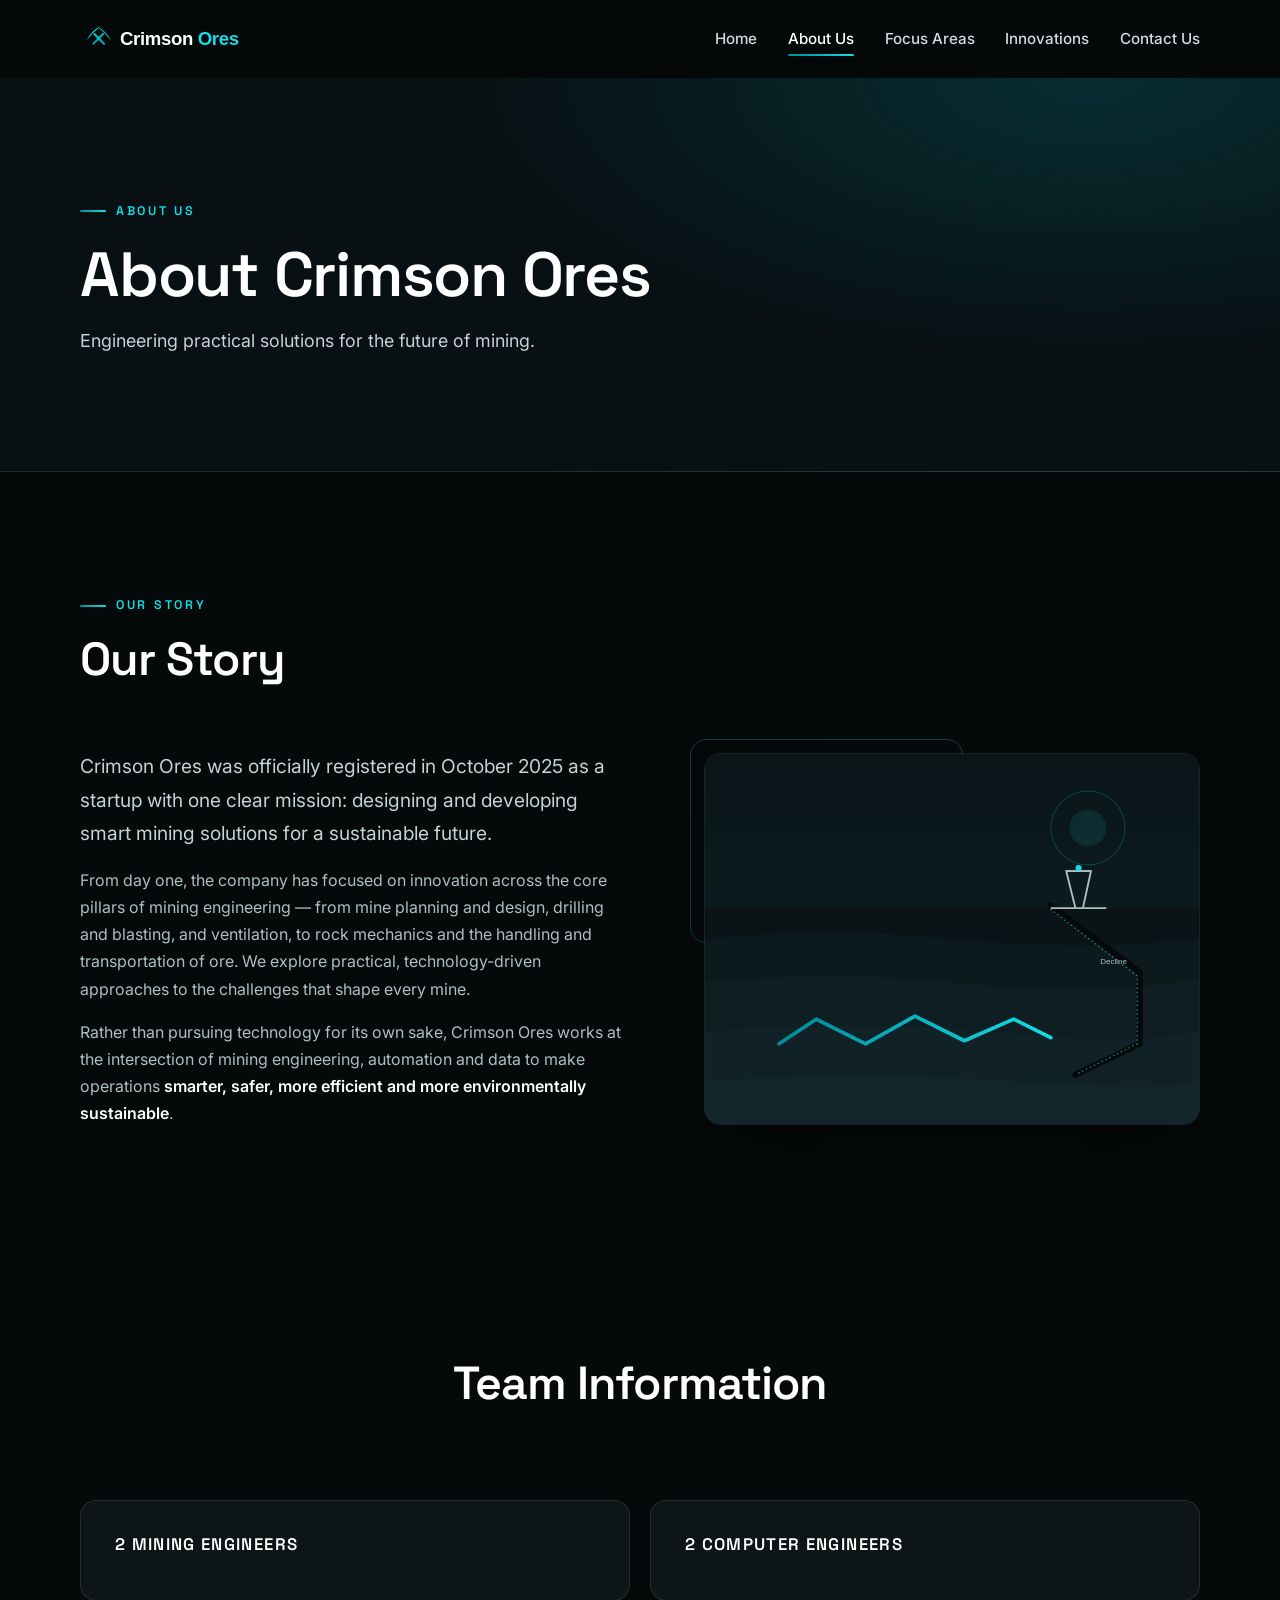
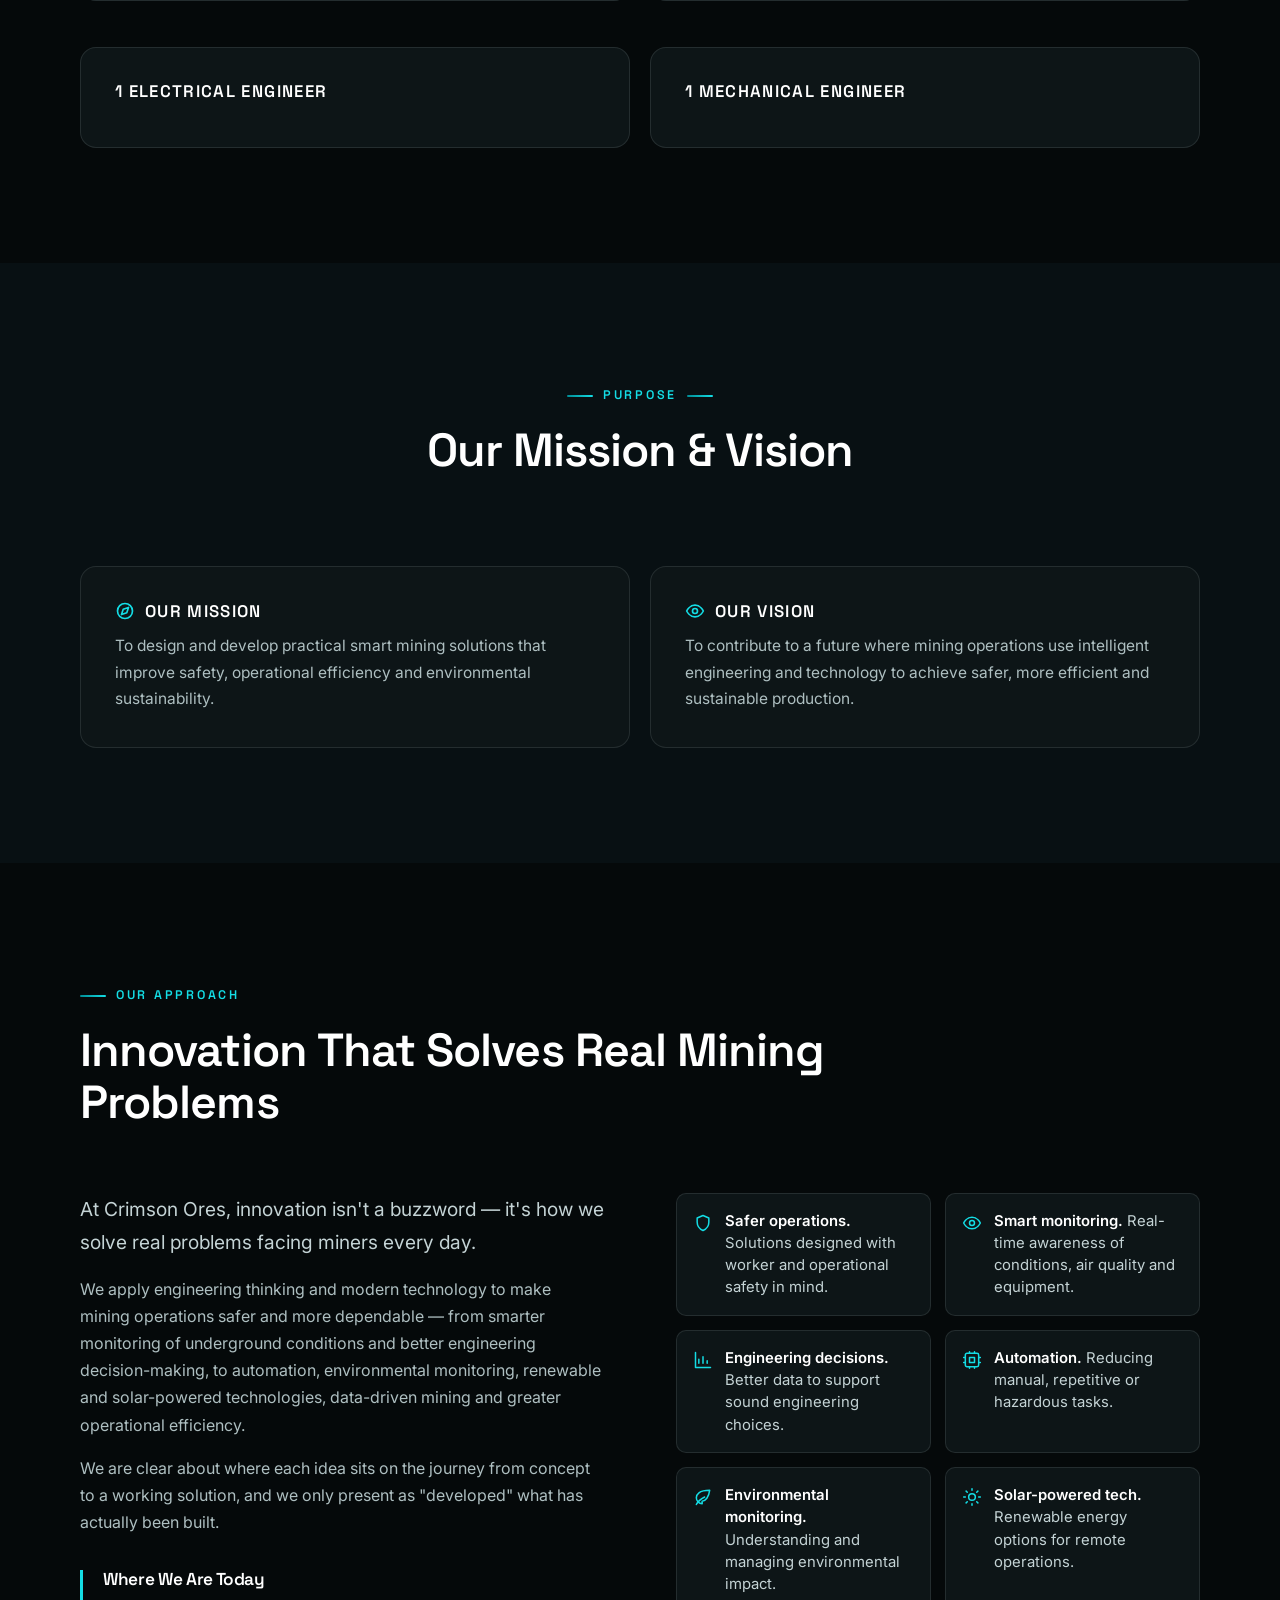
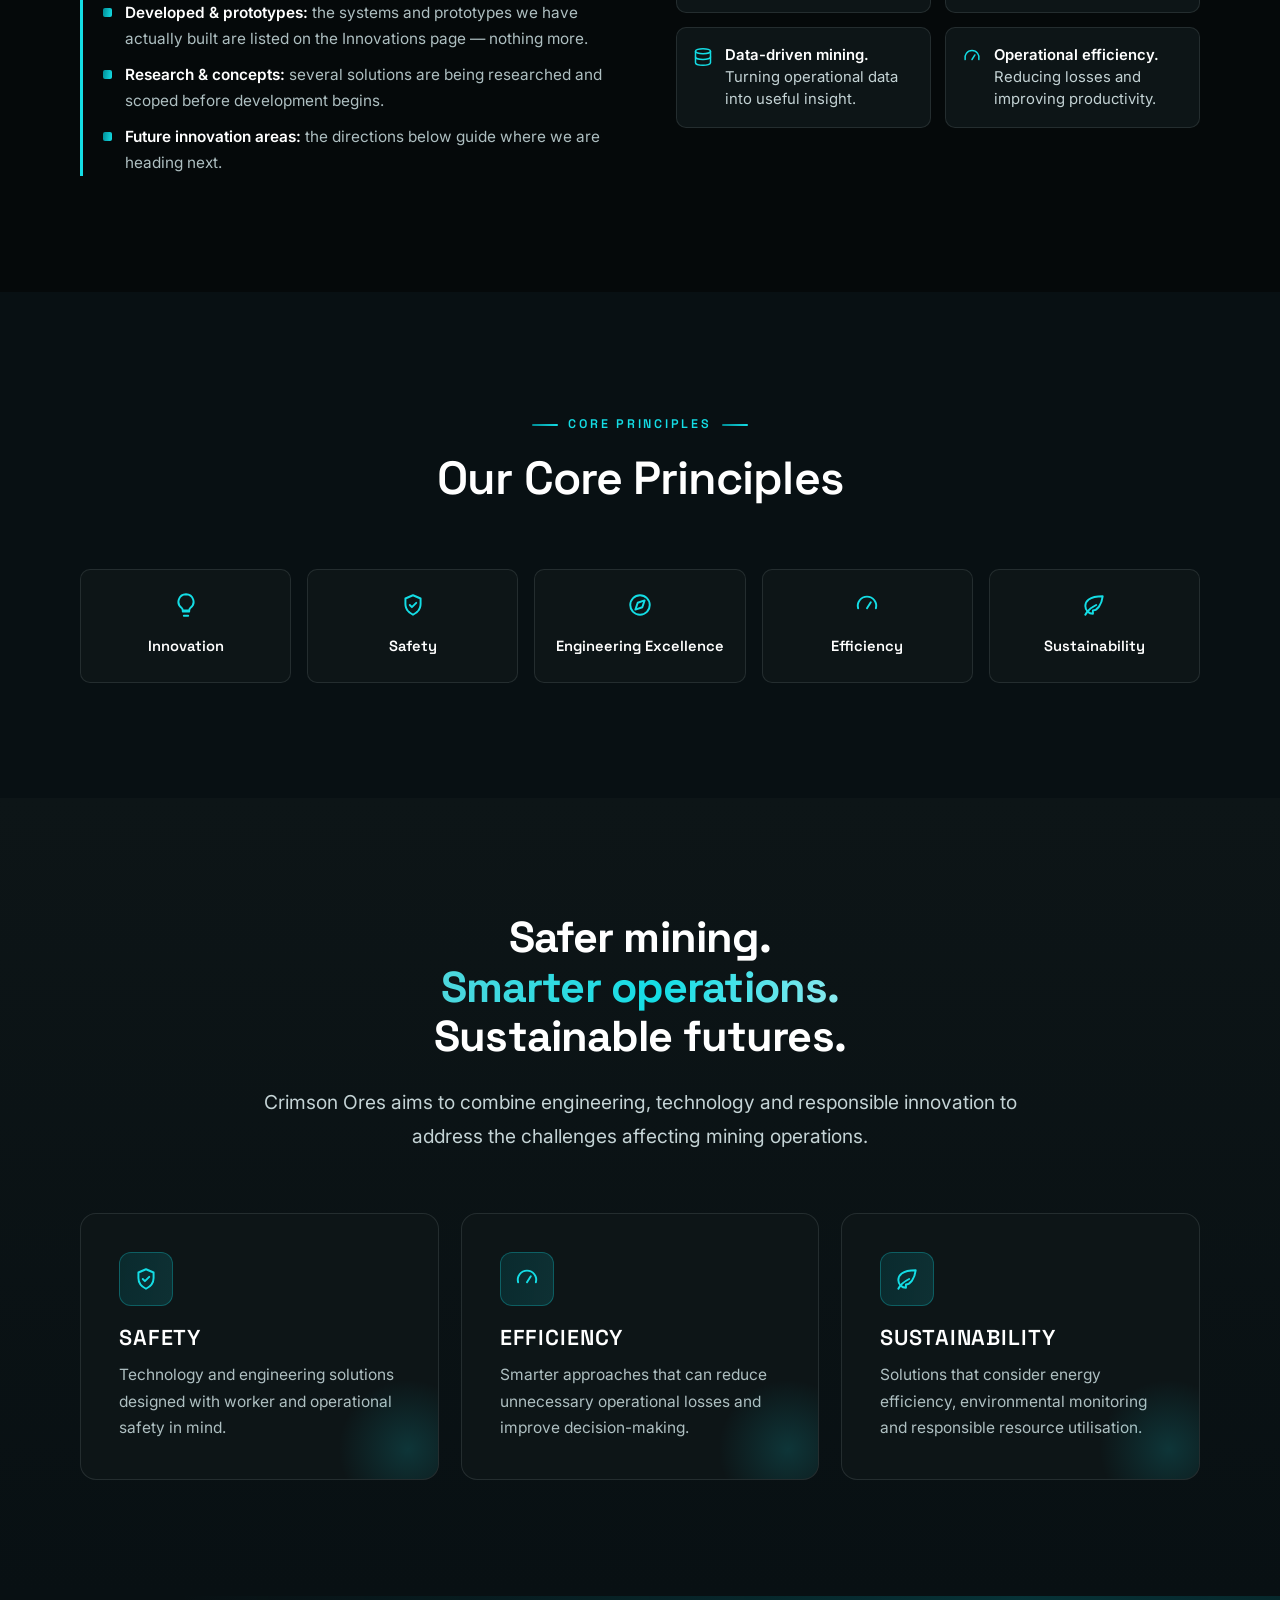
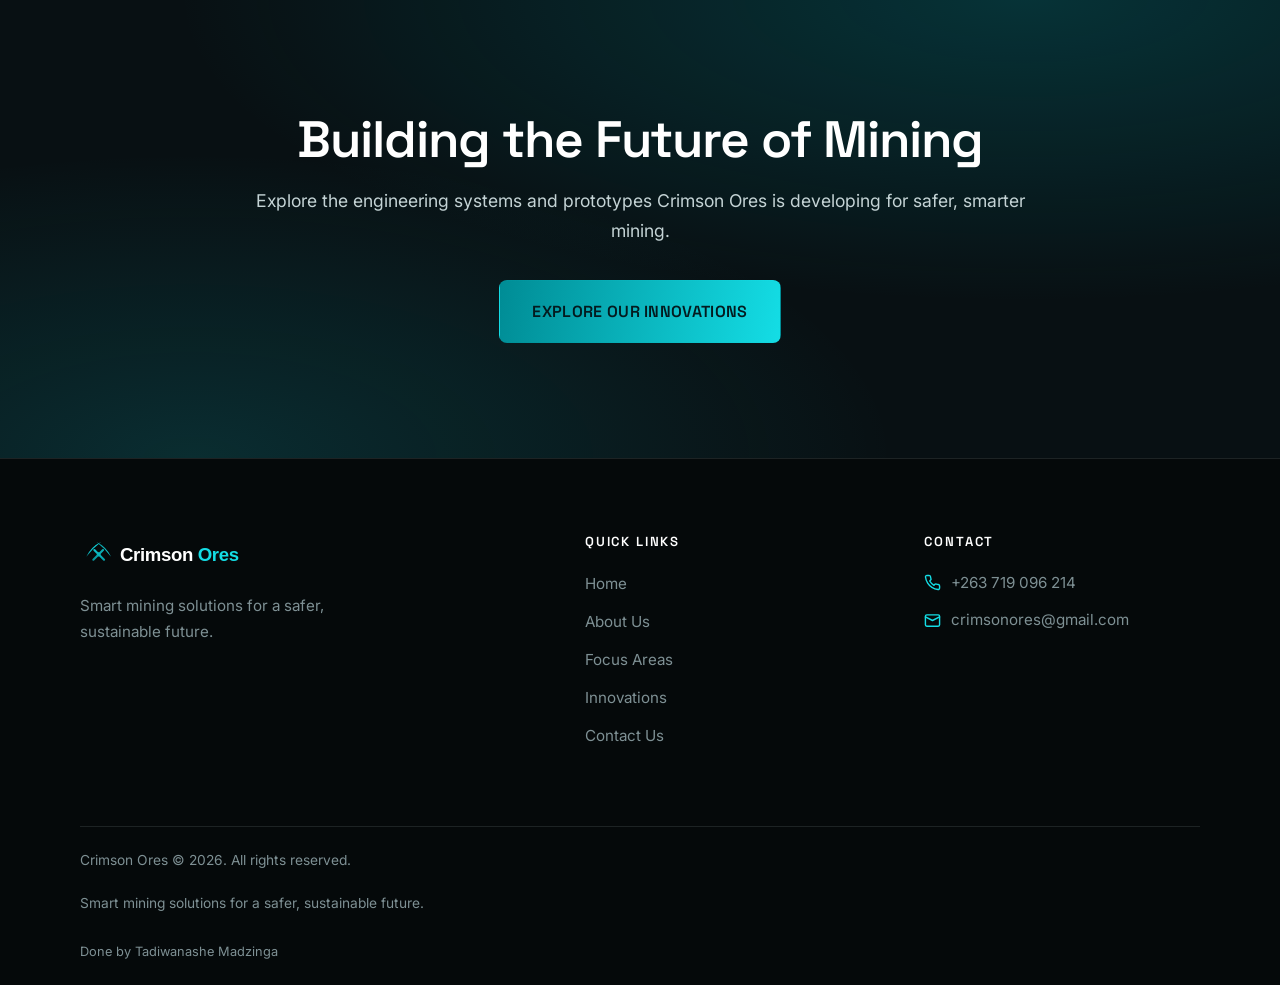
==== commit 823f12a1: "Update project photos, homepage and team information Update project photos, homepage and team inform" ====
--- a/about.html
+++ b/about.html
@@ -1,290 +1,303 @@
-<!DOCTYPE html>
-<html lang="en">
-<head>
-  <meta charset="UTF-8">
-  <meta name="viewport" content="width=device-width, initial-scale=1.0">
-  <title>About Crimson Ores | Smart Mining Solutions</title>
-  <meta name="description" content="Crimson Ores is a Zimbabwean mining-technology startup registered in October 2025, building smart mining solutions for a safer, sustainable future.">
-  <meta name="theme-color" content="#05090A">
-  <link rel="canonical" href="https://tadiwa2001.github.io/crimson-ores/about.html">
-  <meta property="og:type" content="website">
-  <meta property="og:site_name" content="Crimson Ores">
-  <meta property="og:title" content="About Crimson Ores | Smart Mining Solutions">
-  <meta property="og:description" content="Designing and developing smart mining solutions for a sustainable future.">
-  <meta property="og:url" content="https://tadiwa2001.github.io/crimson-ores/about.html">
-  <meta property="og:image" content="https://tadiwa2001.github.io/crimson-ores/assets/images/hero/hero-bg.svg">
-  <meta name="twitter:card" content="summary_large_image">
-  <meta name="twitter:title" content="About Crimson Ores | Smart Mining Solutions">
-  <meta name="twitter:description" content="Designing and developing smart mining solutions for a sustainable future.">
-  <link rel="icon" type="image/svg+xml" href="favicon.svg">
-  <link rel="preconnect" href="https://fonts.googleapis.com">
-  <link rel="preconnect" href="https://fonts.gstatic.com" crossorigin>
-  <link href="https://fonts.googleapis.com/css2?family=Inter:wght@400;500;600&family=Space+Grotesk:wght@500;600;700&display=swap" rel="stylesheet">
-  <link rel="stylesheet" href="assets/css/style.css">
-  <link rel="stylesheet" href="assets/css/responsive.css">
-</head>
-<body data-page="about">
-  <a class="skip-link" href="#main-content">Skip to main content</a>
-
-  <header class="site-header">
-    <nav class="nav container" aria-label="Primary navigation">
-      <a class="brand" href="index.html" aria-label="Crimson Ores — Home">
-        <img class="brand__logo" src="assets/images/logo/logo-white.svg" alt="Crimson Ores logo" width="186" height="40">
-      </a>
-
-      <ul class="nav__list" id="primary-nav">
-        <li><a class="nav__link" href="index.html" data-page="home">Home</a></li>
-        <li><a class="nav__link" href="about.html" data-page="about">About Us</a></li>
-        <li><a class="nav__link" href="focus-areas.html" data-page="focus-areas">Focus Areas</a></li>
-        <li><a class="nav__link" href="projects.html" data-page="projects">Innovations</a></li>
-        <li><a class="nav__link" href="contact.html" data-page="contact">Contact Us</a></li>
-      </ul>
-
-      <button class="nav-toggle" type="button" aria-expanded="false" aria-controls="primary-nav" aria-label="Toggle navigation menu">
-        <span></span>
-        <span></span>
-        <span></span>
-      </button>
-    </nav>
-  </header>
-
-  <main id="main-content">
-    <section class="page-hero">
+<!DOCTYPE html>
+<html lang="en">
+<head>
+  <meta charset="UTF-8">
+  <meta name="viewport" content="width=device-width, initial-scale=1.0">
+  <title>About Crimson Ores | Smart Mining Solutions</title>
+  <meta name="description" content="Crimson Ores is a Zimbabwean mining-technology startup registered in October 2025, building smart mining solutions for a safer, sustainable future.">
+  <meta name="theme-color" content="#05090A">
+  <link rel="canonical" href="https://tadiwa2001.github.io/crimson-ores/about.html">
+  <meta property="og:type" content="website">
+  <meta property="og:site_name" content="Crimson Ores">
+  <meta property="og:title" content="About Crimson Ores | Smart Mining Solutions">
+  <meta property="og:description" content="Designing and developing smart mining solutions for a sustainable future.">
+  <meta property="og:url" content="https://tadiwa2001.github.io/crimson-ores/about.html">
+  <meta property="og:image" content="https://tadiwa2001.github.io/crimson-ores/assets/images/hero/hero-bg.svg">
+  <meta name="twitter:card" content="summary_large_image">
+  <meta name="twitter:title" content="About Crimson Ores | Smart Mining Solutions">
+  <meta name="twitter:description" content="Designing and developing smart mining solutions for a sustainable future.">
+  <link rel="icon" type="image/svg+xml" href="favicon.svg">
+  <link rel="preconnect" href="https://fonts.googleapis.com">
+  <link rel="preconnect" href="https://fonts.gstatic.com" crossorigin>
+  <link href="https://fonts.googleapis.com/css2?family=Inter:wght@400;500;600&family=Space+Grotesk:wght@500;600;700&display=swap" rel="stylesheet">
+  <link rel="stylesheet" href="assets/css/style.css">
+  <link rel="stylesheet" href="assets/css/responsive.css">
+</head>
+<body data-page="about">
+  <a class="skip-link" href="#main-content">Skip to main content</a>
+
+  <header class="site-header">
+    <nav class="nav container" aria-label="Primary navigation">
+      <a class="brand" href="index.html" aria-label="Crimson Ores — Home">
+        <img class="brand__logo" src="assets/images/logo/logo-white.svg" alt="Crimson Ores logo" width="186" height="40">
+      </a>
+
+      <ul class="nav__list" id="primary-nav">
+        <li><a class="nav__link" href="index.html" data-page="home">Home</a></li>
+        <li><a class="nav__link" href="about.html" data-page="about">About Us</a></li>
+        <li><a class="nav__link" href="focus-areas.html" data-page="focus-areas">Focus Areas</a></li>
+        <li><a class="nav__link" href="projects.html" data-page="projects">Innovations</a></li>
+        <li><a class="nav__link" href="contact.html" data-page="contact">Contact Us</a></li>
+      </ul>
+
+      <button class="nav-toggle" type="button" aria-expanded="false" aria-controls="primary-nav" aria-label="Toggle navigation menu">
+        <span></span>
+        <span></span>
+        <span></span>
+      </button>
+    </nav>
+  </header>
+
+  <main id="main-content">
+    <section class="page-hero">
+      <div class="container">
+        <span class="eyebrow">About Us</span>
+        <h1 class="page-hero__title">About Crimson Ores</h1>
+        <p class="page-hero__text">Engineering practical solutions for the future of mining.</p>
+      </div>
+    </section>
+
+    <section class="section" id="story">
+      <div class="container">
+        <div class="section-head reveal">
+          <span class="eyebrow">Our Story</span>
+          <h2>Our Story</h2>
+        </div>
+        <div class="about__grid">
+          <div class="about__content reveal">
+            <p class="lead">Crimson Ores was officially registered in October 2025 as a startup with one clear mission: designing and developing smart mining solutions for a sustainable future.</p>
+            <p>From day one, the company has focused on innovation across the core pillars of mining engineering — from mine planning and design, drilling and blasting, and ventilation, to rock mechanics and the handling and transportation of ore. We explore practical, technology-driven approaches to the challenges that shape every mine.</p>
+            <p>Rather than pursuing technology for its own sake, Crimson Ores works at the intersection of mining engineering, automation and data to make operations <strong>smarter, safer, more efficient and more environmentally sustainable</strong>.</p>
+          </div>
+          <div class="about__visual reveal" data-delay="1">
+            <img src="assets/images/about/about-mine.svg" alt="Stylised cross-section of a mine showing rock strata, an ore vein and a decline" width="800" height="600" loading="lazy">
+          </div>
+        </div>
+      </div>
+    </section>
+    <section class="section" id="team-information" aria-labelledby="team-title">
       <div class="container">
-        <span class="eyebrow">About Us</span>
-        <h1 class="page-hero__title">About Crimson Ores</h1>
-        <p class="page-hero__text">Engineering practical solutions for the future of mining.</p>
-      </div>
-    </section>
-
-    <section class="section" id="story">
-      <div class="container">
-        <div class="section-head reveal">
-          <span class="eyebrow">Our Story</span>
-          <h2>Our Story</h2>
+        <div class="section-head section-head--center">
+          <h2 id="team-title">Team Information</h2>
         </div>
-        <div class="about__grid">
-          <div class="about__content reveal">
-            <p class="lead">Crimson Ores was officially registered in October 2025 as a startup with one clear mission: designing and developing smart mining solutions for a sustainable future.</p>
-            <p>From day one, the company has focused on innovation across the core pillars of mining engineering — from mine planning and design, drilling and blasting, and ventilation, to rock mechanics and the handling and transportation of ore. We explore practical, technology-driven approaches to the challenges that shape every mine.</p>
-            <p>Rather than pursuing technology for its own sake, Crimson Ores works at the intersection of mining engineering, automation and data to make operations <strong>smarter, safer, more efficient and more environmentally sustainable</strong>.</p>
-          </div>
-          <div class="about__visual reveal" data-delay="1">
-            <img src="assets/images/about/about-mine.svg" alt="Stylised cross-section of a mine showing rock strata, an ore vein and a decline" width="800" height="600" loading="lazy">
-          </div>
+        <div class="mv-grid">
+          <div class="mv-card"><h3>2 Mining Engineers</h3></div>
+          <div class="mv-card"><h3>2 Computer Engineers</h3></div>
+          <div class="mv-card"><h3>1 Electrical Engineer</h3></div>
+          <div class="mv-card"><h3>1 Mechanical Engineer</h3></div>
         </div>
       </div>
     </section>
-    <section class="section section--alt" id="mission-vision">
-      <div class="container">
-        <div class="section-head section-head--center reveal">
-          <span class="eyebrow">Purpose</span>
-          <h2>Our Mission &amp; Vision</h2>
-        </div>
-
-        <div class="mv-grid">
-          <div class="mv-card reveal" data-delay="1">
-            <h3><svg viewBox="0 0 24 24" fill="none" stroke="currentColor" stroke-width="2" stroke-linecap="round" stroke-linejoin="round" aria-hidden="true"><circle cx="12" cy="12" r="9"/><polygon points="16.24 7.76 14.12 14.12 7.76 16.24 9.88 9.88 16.24 7.76"/></svg> Our Mission</h3>
-            <p>To design and develop practical smart mining solutions that improve safety, operational efficiency and environmental sustainability.</p>
-          </div>
-          <div class="mv-card reveal" data-delay="2">
-            <h3><svg viewBox="0 0 24 24" fill="none" stroke="currentColor" stroke-width="2" stroke-linecap="round" stroke-linejoin="round" aria-hidden="true"><path d="M2 12s3.5-7 10-7 10 7 10 7-3.5 7-10 7-10-7-10-7z"/><circle cx="12" cy="12" r="3"/></svg> Our Vision</h3>
-            <p>To contribute to a future where mining operations use intelligent engineering and technology to achieve safer, more efficient and sustainable production.</p>
-          </div>
-        </div>
-      </div>
-    </section>
-
-    <section class="section" id="approach">
-      <div class="container">
-        <div class="section-head reveal">
-          <span class="eyebrow">Our Approach</span>
-          <h2>Innovation That Solves Real Mining Problems</h2>
-        </div>
-
-        <div class="innovation__grid">
-          <div class="innovation__content reveal">
-            <p class="lead">At Crimson Ores, innovation isn't a buzzword — it's how we solve real problems facing miners every day.</p>
-            <p>We apply engineering thinking and modern technology to make mining operations safer and more dependable — from smarter monitoring of underground conditions and better engineering decision-making, to automation, environmental monitoring, renewable and solar-powered technologies, data-driven mining and greater operational efficiency.</p>
-            <p>We are clear about where each idea sits on the journey from concept to a working solution, and we only present as "developed" what has actually been built.</p>
-
-            <div class="innovation-status">
-              <h4>Where We Are Today</h4>
-              <ul>
-                <li><strong>Developed &amp; prototypes:</strong> the systems and prototypes we have actually built are listed on the Innovations page — nothing more.</li>
-                <li><strong>Research &amp; concepts:</strong> several solutions are being researched and scoped before development begins.</li>
-                <li><strong>Future innovation areas:</strong> the directions below guide where we are heading next.</li>
-              </ul>
-            </div>
-          </div>
-          <div class="innovation__areas reveal" data-delay="1">
-            <div class="innovation-item">
-              <svg viewBox="0 0 24 24" fill="none" stroke="currentColor" stroke-width="1.8" stroke-linecap="round" stroke-linejoin="round" aria-hidden="true"><path d="M12 3l7 3v5c0 4.5-3 8-7 10-4-2-7-5.5-7-10V6z"/></svg>
-              <span><strong>Safer operations.</strong> Solutions designed with worker and operational safety in mind.</span>
-            </div>
-            <div class="innovation-item">
-              <svg viewBox="0 0 24 24" fill="none" stroke="currentColor" stroke-width="1.8" stroke-linecap="round" stroke-linejoin="round" aria-hidden="true"><path d="M2 12s3.5-7 10-7 10 7 10 7-3.5 7-10 7-10-7-10-7z"/><circle cx="12" cy="12" r="3"/></svg>
-              <span><strong>Smart monitoring.</strong> Real-time awareness of conditions, air quality and equipment.</span>
-            </div>
-            <div class="innovation-item">
-              <svg viewBox="0 0 24 24" fill="none" stroke="currentColor" stroke-width="1.8" stroke-linecap="round" stroke-linejoin="round" aria-hidden="true"><path d="M3 3v18h18"/><path d="M7 16v-5M12 16V8M17 16v-3"/></svg>
-              <span><strong>Engineering decisions.</strong> Better data to support sound engineering choices.</span>
-            </div>
-            <div class="innovation-item">
-              <svg viewBox="0 0 24 24" fill="none" stroke="currentColor" stroke-width="1.8" stroke-linecap="round" stroke-linejoin="round" aria-hidden="true"><rect x="4" y="4" width="16" height="16" rx="2"/><rect x="9" y="9" width="6" height="6"/><path d="M9 2v2M15 2v2M9 20v2M15 20v2M2 9h2M2 15h2M20 9h2M20 15h2"/></svg>
-              <span><strong>Automation.</strong> Reducing manual, repetitive or hazardous tasks.</span>
-            </div>
-            <div class="innovation-item">
-              <svg viewBox="0 0 24 24" fill="none" stroke="currentColor" stroke-width="1.8" stroke-linecap="round" stroke-linejoin="round" aria-hidden="true"><path d="M11 20A7 7 0 0 1 4 13c0-4 3-9 16-9-1 8-5 13-9 13z"/><path d="M4 21c2-4 6-7 10-9"/></svg>
-              <span><strong>Environmental monitoring.</strong> Understanding and managing environmental impact.</span>
-            </div>
-            <div class="innovation-item">
-              <svg viewBox="0 0 24 24" fill="none" stroke="currentColor" stroke-width="1.8" stroke-linecap="round" stroke-linejoin="round" aria-hidden="true"><circle cx="12" cy="12" r="4"/><path d="M12 2v2M12 20v2M4.93 4.93l1.41 1.41M17.66 17.66l1.41 1.41M2 12h2M20 12h2M4.93 19.07l1.41-1.41M17.66 6.34l1.41-1.41"/></svg>
-              <span><strong>Solar-powered tech.</strong> Renewable energy options for remote operations.</span>
-            </div>
-            <div class="innovation-item">
-              <svg viewBox="0 0 24 24" fill="none" stroke="currentColor" stroke-width="1.8" stroke-linecap="round" stroke-linejoin="round" aria-hidden="true"><ellipse cx="12" cy="5" rx="9" ry="3"/><path d="M3 5v14c0 1.66 4 3 9 3s9-1.34 9-3V5"/><path d="M3 12c0 1.66 4 3 9 3s9-1.34 9-3"/></svg>
-              <span><strong>Data-driven mining.</strong> Turning operational data into useful insight.</span>
-            </div>
-            <div class="innovation-item">
-              <svg viewBox="0 0 24 24" fill="none" stroke="currentColor" stroke-width="1.8" stroke-linecap="round" stroke-linejoin="round" aria-hidden="true"><path d="M12 15l3.5-5.5M20.2 15a8.5 8.5 0 1 0-16.4 0"/></svg>
-              <span><strong>Operational efficiency.</strong> Reducing losses and improving productivity.</span>
-            </div>
-          </div>
-        </div>
-      </div>
-    </section>
-    <section class="section section--alt" id="principles">
-      <div class="container">
-        <div class="section-head section-head--center reveal">
-          <span class="eyebrow">Core Principles</span>
-          <h2>Our Core Principles</h2>
-        </div>
-
-        <div class="principles">
-          <div class="principle reveal" data-delay="1">
-            <svg viewBox="0 0 24 24" fill="none" stroke="currentColor" stroke-width="1.8" stroke-linecap="round" stroke-linejoin="round" aria-hidden="true"><path d="M9 18h6M10 22h4M12 2a7 7 0 0 0-4 12.7c.6.5 1 1.4 1 2.3h6c0-.9.4-1.8 1-2.3A7 7 0 0 0 12 2z"/></svg>
-            <span>Innovation</span>
-          </div>
-          <div class="principle reveal" data-delay="2">
-            <svg viewBox="0 0 24 24" fill="none" stroke="currentColor" stroke-width="1.8" stroke-linecap="round" stroke-linejoin="round" aria-hidden="true"><path d="M12 3l7 3v5c0 4.5-3 8-7 10-4-2-7-5.5-7-10V6z"/><path d="M9 12l2 2 4-4"/></svg>
-            <span>Safety</span>
-          </div>
-          <div class="principle reveal" data-delay="3">
-            <svg viewBox="0 0 24 24" fill="none" stroke="currentColor" stroke-width="1.8" stroke-linecap="round" stroke-linejoin="round" aria-hidden="true"><circle cx="12" cy="12" r="9"/><polygon points="16.24 7.76 14.12 14.12 7.76 16.24 9.88 9.88 16.24 7.76"/></svg>
-            <span>Engineering Excellence</span>
-          </div>
-          <div class="principle reveal" data-delay="4">
-            <svg viewBox="0 0 24 24" fill="none" stroke="currentColor" stroke-width="1.8" stroke-linecap="round" stroke-linejoin="round" aria-hidden="true"><path d="M12 15l3.5-5.5M20.2 15a8.5 8.5 0 1 0-16.4 0"/></svg>
-            <span>Efficiency</span>
-          </div>
-          <div class="principle reveal" data-delay="4">
-            <svg viewBox="0 0 24 24" fill="none" stroke="currentColor" stroke-width="1.8" stroke-linecap="round" stroke-linejoin="round" aria-hidden="true"><path d="M11 20A7 7 0 0 1 4 13c0-4 3-9 16-9-1 8-5 13-9 13z"/><path d="M4 21c2-4 6-7 10-9"/></svg>
-            <span>Sustainability</span>
-          </div>
-        </div>
-      </div>
-    </section>
-
-    <section class="section section--surface" id="safety">
-      <div class="container">
-        <div class="safety-statement reveal">
-          <p class="statement-line">Safer mining.<br><em>Smarter operations.</em><br>Sustainable futures.</p>
-          <p class="lead safety-intro">Crimson Ores aims to combine engineering, technology and responsible innovation to address the challenges affecting mining operations.</p>
-        </div>
-
-        <div class="pillars">
-          <article class="pillar reveal" data-delay="1">
-            <span class="pillar__icon">
-              <svg viewBox="0 0 24 24" fill="none" stroke="currentColor" stroke-width="1.8" stroke-linecap="round" stroke-linejoin="round" aria-hidden="true"><path d="M12 3l7 3v5c0 4.5-3 8-7 10-4-2-7-5.5-7-10V6z"/><path d="M9 12l2 2 4-4"/></svg>
-            </span>
-            <h3>Safety</h3>
-            <p>Technology and engineering solutions designed with worker and operational safety in mind.</p>
-          </article>
-
-          <article class="pillar reveal" data-delay="2">
-            <span class="pillar__icon">
-              <svg viewBox="0 0 24 24" fill="none" stroke="currentColor" stroke-width="1.8" stroke-linecap="round" stroke-linejoin="round" aria-hidden="true"><path d="M12 15l3.5-5.5M20.2 15a8.5 8.5 0 1 0-16.4 0"/></svg>
-            </span>
-            <h3>Efficiency</h3>
-            <p>Smarter approaches that can reduce unnecessary operational losses and improve decision-making.</p>
-          </article>
-
-          <article class="pillar reveal" data-delay="3">
-            <span class="pillar__icon">
-              <svg viewBox="0 0 24 24" fill="none" stroke="currentColor" stroke-width="1.8" stroke-linecap="round" stroke-linejoin="round" aria-hidden="true"><path d="M11 20A7 7 0 0 1 4 13c0-4 3-9 16-9-1 8-5 13-9 13z"/><path d="M4 21c2-4 6-7 10-9"/></svg>
-            </span>
-            <h3>Sustainability</h3>
-            <p>Solutions that consider energy efficiency, environmental monitoring and responsible resource utilisation.</p>
-          </article>
-        </div>
-      </div>
-    </section>
-    <section class="cta">
-      <div class="container">
-        <div class="cta__inner reveal">
-          <h2>Building the Future of Mining</h2>
-          <p>Explore the engineering systems and prototypes Crimson Ores is developing for safer, smarter mining.</p>
-          <div class="cta__actions">
-            <a class="btn btn--primary btn--lg" href="projects.html">Explore Our Innovations</a>
-          </div>
-        </div>
-      </div>
-    </section>
-  </main>
-
-  <footer class="site-footer">
-    <div class="container">
-      <div class="footer__top">
-        <div class="footer__brand">
-          <a class="brand" href="index.html" aria-label="Crimson Ores — Home">
-            <img class="brand__logo" src="assets/images/logo/logo-white.svg" alt="Crimson Ores logo" width="186" height="40">
-          </a>
-          <p>Smart mining solutions for a safer, sustainable future.</p>
-        </div>
-
-        <div class="footer__col">
-          <h4>Quick Links</h4>
-          <ul class="footer__links">
-            <li><a href="index.html">Home</a></li>
-            <li><a href="about.html">About Us</a></li>
-            <li><a href="focus-areas.html">Focus Areas</a></li>
-            <li><a href="projects.html">Innovations</a></li>
-            <li><a href="contact.html">Contact Us</a></li>
-          </ul>
-        </div>
-
-        <div class="footer__col">
-          <h4>Contact</h4>
-          <div class="footer__contact">
-            <a href="tel:+263719096214">
-              <svg viewBox="0 0 24 24" fill="none" stroke="currentColor" stroke-width="2" stroke-linecap="round" stroke-linejoin="round" aria-hidden="true"><path d="M22 16.92v3a2 2 0 0 1-2.18 2 19.79 19.79 0 0 1-8.63-3.07 19.5 19.5 0 0 1-6-6 19.79 19.79 0 0 1-3.07-8.67A2 2 0 0 1 4.11 2h3a2 2 0 0 1 2 1.72c.13.96.36 1.9.7 2.81a2 2 0 0 1-.45 2.11L8.09 9.91a16 16 0 0 0 6 6l1.27-1.27a2 2 0 0 1 2.11-.45c.91.34 1.85.57 2.81.7A2 2 0 0 1 22 16.92z"/></svg>
-              +263 719 096 214
-            </a>
-            <a href="mailto:crimsonores@gmail.com">
-              <svg viewBox="0 0 24 24" fill="none" stroke="currentColor" stroke-width="2" stroke-linecap="round" stroke-linejoin="round" aria-hidden="true"><rect x="2" y="4" width="20" height="16" rx="2"/><path d="m22 7-10 5L2 7"/></svg>
-              crimsonores@gmail.com
-            </a>
-          </div>
-        </div>
-      </div>
-
-      <div class="footer__bottom">
-        <div class="footer__bottom-inner">
-          <p class="footer__legal">Crimson Ores © 2026. All rights reserved.</p>
-          <p class="footer__tagline">Smart mining solutions for a safer, sustainable future.</p>
-          <p class="footer__credit">Done by Tadiwanashe Madzinga</p>
-        </div>
-      </div>
-    </div>
-  </footer>
-
-  <script src="assets/js/projects.js" defer></script>
-  <script src="assets/js/project-gallery.js" defer></script>
-  <script src="assets/js/main.js" defer></script>
-</body>
-</html>
-
-
-
-
+    <section class="section section--alt" id="mission-vision">
+      <div class="container">
+        <div class="section-head section-head--center reveal">
+          <span class="eyebrow">Purpose</span>
+          <h2>Our Mission &amp; Vision</h2>
+        </div>
+
+        <div class="mv-grid">
+          <div class="mv-card reveal" data-delay="1">
+            <h3><svg viewBox="0 0 24 24" fill="none" stroke="currentColor" stroke-width="2" stroke-linecap="round" stroke-linejoin="round" aria-hidden="true"><circle cx="12" cy="12" r="9"/><polygon points="16.24 7.76 14.12 14.12 7.76 16.24 9.88 9.88 16.24 7.76"/></svg> Our Mission</h3>
+            <p>To design and develop practical smart mining solutions that improve safety, operational efficiency and environmental sustainability.</p>
+          </div>
+          <div class="mv-card reveal" data-delay="2">
+            <h3><svg viewBox="0 0 24 24" fill="none" stroke="currentColor" stroke-width="2" stroke-linecap="round" stroke-linejoin="round" aria-hidden="true"><path d="M2 12s3.5-7 10-7 10 7 10 7-3.5 7-10 7-10-7-10-7z"/><circle cx="12" cy="12" r="3"/></svg> Our Vision</h3>
+            <p>To contribute to a future where mining operations use intelligent engineering and technology to achieve safer, more efficient and sustainable production.</p>
+          </div>
+        </div>
+      </div>
+    </section>
+
+    <section class="section" id="approach">
+      <div class="container">
+        <div class="section-head reveal">
+          <span class="eyebrow">Our Approach</span>
+          <h2>Innovation That Solves Real Mining Problems</h2>
+        </div>
+
+        <div class="innovation__grid">
+          <div class="innovation__content reveal">
+            <p class="lead">At Crimson Ores, innovation isn't a buzzword — it's how we solve real problems facing miners every day.</p>
+            <p>We apply engineering thinking and modern technology to make mining operations safer and more dependable — from smarter monitoring of underground conditions and better engineering decision-making, to automation, environmental monitoring, renewable and solar-powered technologies, data-driven mining and greater operational efficiency.</p>
+            <p>We are clear about where each idea sits on the journey from concept to a working solution, and we only present as "developed" what has actually been built.</p>
+
+            <div class="innovation-status">
+              <h4>Where We Are Today</h4>
+              <ul>
+                <li><strong>Developed &amp; prototypes:</strong> the systems and prototypes we have actually built are listed on the Innovations page — nothing more.</li>
+                <li><strong>Research &amp; concepts:</strong> several solutions are being researched and scoped before development begins.</li>
+                <li><strong>Future innovation areas:</strong> the directions below guide where we are heading next.</li>
+              </ul>
+            </div>
+          </div>
+          <div class="innovation__areas reveal" data-delay="1">
+            <div class="innovation-item">
+              <svg viewBox="0 0 24 24" fill="none" stroke="currentColor" stroke-width="1.8" stroke-linecap="round" stroke-linejoin="round" aria-hidden="true"><path d="M12 3l7 3v5c0 4.5-3 8-7 10-4-2-7-5.5-7-10V6z"/></svg>
+              <span><strong>Safer operations.</strong> Solutions designed with worker and operational safety in mind.</span>
+            </div>
+            <div class="innovation-item">
+              <svg viewBox="0 0 24 24" fill="none" stroke="currentColor" stroke-width="1.8" stroke-linecap="round" stroke-linejoin="round" aria-hidden="true"><path d="M2 12s3.5-7 10-7 10 7 10 7-3.5 7-10 7-10-7-10-7z"/><circle cx="12" cy="12" r="3"/></svg>
+              <span><strong>Smart monitoring.</strong> Real-time awareness of conditions, air quality and equipment.</span>
+            </div>
+            <div class="innovation-item">
+              <svg viewBox="0 0 24 24" fill="none" stroke="currentColor" stroke-width="1.8" stroke-linecap="round" stroke-linejoin="round" aria-hidden="true"><path d="M3 3v18h18"/><path d="M7 16v-5M12 16V8M17 16v-3"/></svg>
+              <span><strong>Engineering decisions.</strong> Better data to support sound engineering choices.</span>
+            </div>
+            <div class="innovation-item">
+              <svg viewBox="0 0 24 24" fill="none" stroke="currentColor" stroke-width="1.8" stroke-linecap="round" stroke-linejoin="round" aria-hidden="true"><rect x="4" y="4" width="16" height="16" rx="2"/><rect x="9" y="9" width="6" height="6"/><path d="M9 2v2M15 2v2M9 20v2M15 20v2M2 9h2M2 15h2M20 9h2M20 15h2"/></svg>
+              <span><strong>Automation.</strong> Reducing manual, repetitive or hazardous tasks.</span>
+            </div>
+            <div class="innovation-item">
+              <svg viewBox="0 0 24 24" fill="none" stroke="currentColor" stroke-width="1.8" stroke-linecap="round" stroke-linejoin="round" aria-hidden="true"><path d="M11 20A7 7 0 0 1 4 13c0-4 3-9 16-9-1 8-5 13-9 13z"/><path d="M4 21c2-4 6-7 10-9"/></svg>
+              <span><strong>Environmental monitoring.</strong> Understanding and managing environmental impact.</span>
+            </div>
+            <div class="innovation-item">
+              <svg viewBox="0 0 24 24" fill="none" stroke="currentColor" stroke-width="1.8" stroke-linecap="round" stroke-linejoin="round" aria-hidden="true"><circle cx="12" cy="12" r="4"/><path d="M12 2v2M12 20v2M4.93 4.93l1.41 1.41M17.66 17.66l1.41 1.41M2 12h2M20 12h2M4.93 19.07l1.41-1.41M17.66 6.34l1.41-1.41"/></svg>
+              <span><strong>Solar-powered tech.</strong> Renewable energy options for remote operations.</span>
+            </div>
+            <div class="innovation-item">
+              <svg viewBox="0 0 24 24" fill="none" stroke="currentColor" stroke-width="1.8" stroke-linecap="round" stroke-linejoin="round" aria-hidden="true"><ellipse cx="12" cy="5" rx="9" ry="3"/><path d="M3 5v14c0 1.66 4 3 9 3s9-1.34 9-3V5"/><path d="M3 12c0 1.66 4 3 9 3s9-1.34 9-3"/></svg>
+              <span><strong>Data-driven mining.</strong> Turning operational data into useful insight.</span>
+            </div>
+            <div class="innovation-item">
+              <svg viewBox="0 0 24 24" fill="none" stroke="currentColor" stroke-width="1.8" stroke-linecap="round" stroke-linejoin="round" aria-hidden="true"><path d="M12 15l3.5-5.5M20.2 15a8.5 8.5 0 1 0-16.4 0"/></svg>
+              <span><strong>Operational efficiency.</strong> Reducing losses and improving productivity.</span>
+            </div>
+          </div>
+        </div>
+      </div>
+    </section>
+    <section class="section section--alt" id="principles">
+      <div class="container">
+        <div class="section-head section-head--center reveal">
+          <span class="eyebrow">Core Principles</span>
+          <h2>Our Core Principles</h2>
+        </div>
+
+        <div class="principles">
+          <div class="principle reveal" data-delay="1">
+            <svg viewBox="0 0 24 24" fill="none" stroke="currentColor" stroke-width="1.8" stroke-linecap="round" stroke-linejoin="round" aria-hidden="true"><path d="M9 18h6M10 22h4M12 2a7 7 0 0 0-4 12.7c.6.5 1 1.4 1 2.3h6c0-.9.4-1.8 1-2.3A7 7 0 0 0 12 2z"/></svg>
+            <span>Innovation</span>
+          </div>
+          <div class="principle reveal" data-delay="2">
+            <svg viewBox="0 0 24 24" fill="none" stroke="currentColor" stroke-width="1.8" stroke-linecap="round" stroke-linejoin="round" aria-hidden="true"><path d="M12 3l7 3v5c0 4.5-3 8-7 10-4-2-7-5.5-7-10V6z"/><path d="M9 12l2 2 4-4"/></svg>
+            <span>Safety</span>
+          </div>
+          <div class="principle reveal" data-delay="3">
+            <svg viewBox="0 0 24 24" fill="none" stroke="currentColor" stroke-width="1.8" stroke-linecap="round" stroke-linejoin="round" aria-hidden="true"><circle cx="12" cy="12" r="9"/><polygon points="16.24 7.76 14.12 14.12 7.76 16.24 9.88 9.88 16.24 7.76"/></svg>
+            <span>Engineering Excellence</span>
+          </div>
+          <div class="principle reveal" data-delay="4">
+            <svg viewBox="0 0 24 24" fill="none" stroke="currentColor" stroke-width="1.8" stroke-linecap="round" stroke-linejoin="round" aria-hidden="true"><path d="M12 15l3.5-5.5M20.2 15a8.5 8.5 0 1 0-16.4 0"/></svg>
+            <span>Efficiency</span>
+          </div>
+          <div class="principle reveal" data-delay="4">
+            <svg viewBox="0 0 24 24" fill="none" stroke="currentColor" stroke-width="1.8" stroke-linecap="round" stroke-linejoin="round" aria-hidden="true"><path d="M11 20A7 7 0 0 1 4 13c0-4 3-9 16-9-1 8-5 13-9 13z"/><path d="M4 21c2-4 6-7 10-9"/></svg>
+            <span>Sustainability</span>
+          </div>
+        </div>
+      </div>
+    </section>
+
+    <section class="section section--surface" id="safety">
+      <div class="container">
+        <div class="safety-statement reveal">
+          <p class="statement-line">Safer mining.<br><em>Smarter operations.</em><br>Sustainable futures.</p>
+          <p class="lead safety-intro">Crimson Ores aims to combine engineering, technology and responsible innovation to address the challenges affecting mining operations.</p>
+        </div>
+
+        <div class="pillars">
+          <article class="pillar reveal" data-delay="1">
+            <span class="pillar__icon">
+              <svg viewBox="0 0 24 24" fill="none" stroke="currentColor" stroke-width="1.8" stroke-linecap="round" stroke-linejoin="round" aria-hidden="true"><path d="M12 3l7 3v5c0 4.5-3 8-7 10-4-2-7-5.5-7-10V6z"/><path d="M9 12l2 2 4-4"/></svg>
+            </span>
+            <h3>Safety</h3>
+            <p>Technology and engineering solutions designed with worker and operational safety in mind.</p>
+          </article>
+
+          <article class="pillar reveal" data-delay="2">
+            <span class="pillar__icon">
+              <svg viewBox="0 0 24 24" fill="none" stroke="currentColor" stroke-width="1.8" stroke-linecap="round" stroke-linejoin="round" aria-hidden="true"><path d="M12 15l3.5-5.5M20.2 15a8.5 8.5 0 1 0-16.4 0"/></svg>
+            </span>
+            <h3>Efficiency</h3>
+            <p>Smarter approaches that can reduce unnecessary operational losses and improve decision-making.</p>
+          </article>
+
+          <article class="pillar reveal" data-delay="3">
+            <span class="pillar__icon">
+              <svg viewBox="0 0 24 24" fill="none" stroke="currentColor" stroke-width="1.8" stroke-linecap="round" stroke-linejoin="round" aria-hidden="true"><path d="M11 20A7 7 0 0 1 4 13c0-4 3-9 16-9-1 8-5 13-9 13z"/><path d="M4 21c2-4 6-7 10-9"/></svg>
+            </span>
+            <h3>Sustainability</h3>
+            <p>Solutions that consider energy efficiency, environmental monitoring and responsible resource utilisation.</p>
+          </article>
+        </div>
+      </div>
+    </section>
+    <section class="cta">
+      <div class="container">
+        <div class="cta__inner reveal">
+          <h2>Building the Future of Mining</h2>
+          <p>Explore the engineering systems and prototypes Crimson Ores is developing for safer, smarter mining.</p>
+          <div class="cta__actions">
+            <a class="btn btn--primary btn--lg" href="projects.html">Explore Our Innovations</a>
+          </div>
+        </div>
+      </div>
+    </section>
+  </main>
+
+  <footer class="site-footer">
+    <div class="container">
+      <div class="footer__top">
+        <div class="footer__brand">
+          <a class="brand" href="index.html" aria-label="Crimson Ores — Home">
+            <img class="brand__logo" src="assets/images/logo/logo-white.svg" alt="Crimson Ores logo" width="186" height="40">
+          </a>
+          <p>Smart mining solutions for a safer, sustainable future.</p>
+        </div>
+
+        <div class="footer__col">
+          <h4>Quick Links</h4>
+          <ul class="footer__links">
+            <li><a href="index.html">Home</a></li>
+            <li><a href="about.html">About Us</a></li>
+            <li><a href="focus-areas.html">Focus Areas</a></li>
+            <li><a href="projects.html">Innovations</a></li>
+            <li><a href="contact.html">Contact Us</a></li>
+          </ul>
+        </div>
+
+        <div class="footer__col">
+          <h4>Contact</h4>
+          <div class="footer__contact">
+            <a href="tel:+263719096214">
+              <svg viewBox="0 0 24 24" fill="none" stroke="currentColor" stroke-width="2" stroke-linecap="round" stroke-linejoin="round" aria-hidden="true"><path d="M22 16.92v3a2 2 0 0 1-2.18 2 19.79 19.79 0 0 1-8.63-3.07 19.5 19.5 0 0 1-6-6 19.79 19.79 0 0 1-3.07-8.67A2 2 0 0 1 4.11 2h3a2 2 0 0 1 2 1.72c.13.96.36 1.9.7 2.81a2 2 0 0 1-.45 2.11L8.09 9.91a16 16 0 0 0 6 6l1.27-1.27a2 2 0 0 1 2.11-.45c.91.34 1.85.57 2.81.7A2 2 0 0 1 22 16.92z"/></svg>
+              +263 719 096 214
+            </a>
+            <a href="mailto:crimsonores@gmail.com">
+              <svg viewBox="0 0 24 24" fill="none" stroke="currentColor" stroke-width="2" stroke-linecap="round" stroke-linejoin="round" aria-hidden="true"><rect x="2" y="4" width="20" height="16" rx="2"/><path d="m22 7-10 5L2 7"/></svg>
+              crimsonores@gmail.com
+            </a>
+          </div>
+        </div>
+      </div>
+
+      <div class="footer__bottom">
+        <div class="footer__bottom-inner">
+          <p class="footer__legal">Crimson Ores © 2026. All rights reserved.</p>
+          <p class="footer__tagline">Smart mining solutions for a safer, sustainable future.</p>
+          <p class="footer__credit">Done by Tadiwanashe Madzinga</p>
+        </div>
+      </div>
+    </div>
+  </footer>
+
+  <script src="assets/js/projects.js" defer></script>
+  <script src="assets/js/project-gallery.js" defer></script>
+  <script src="assets/js/main.js" defer></script>
+</body>
+</html>
+
+
+
+
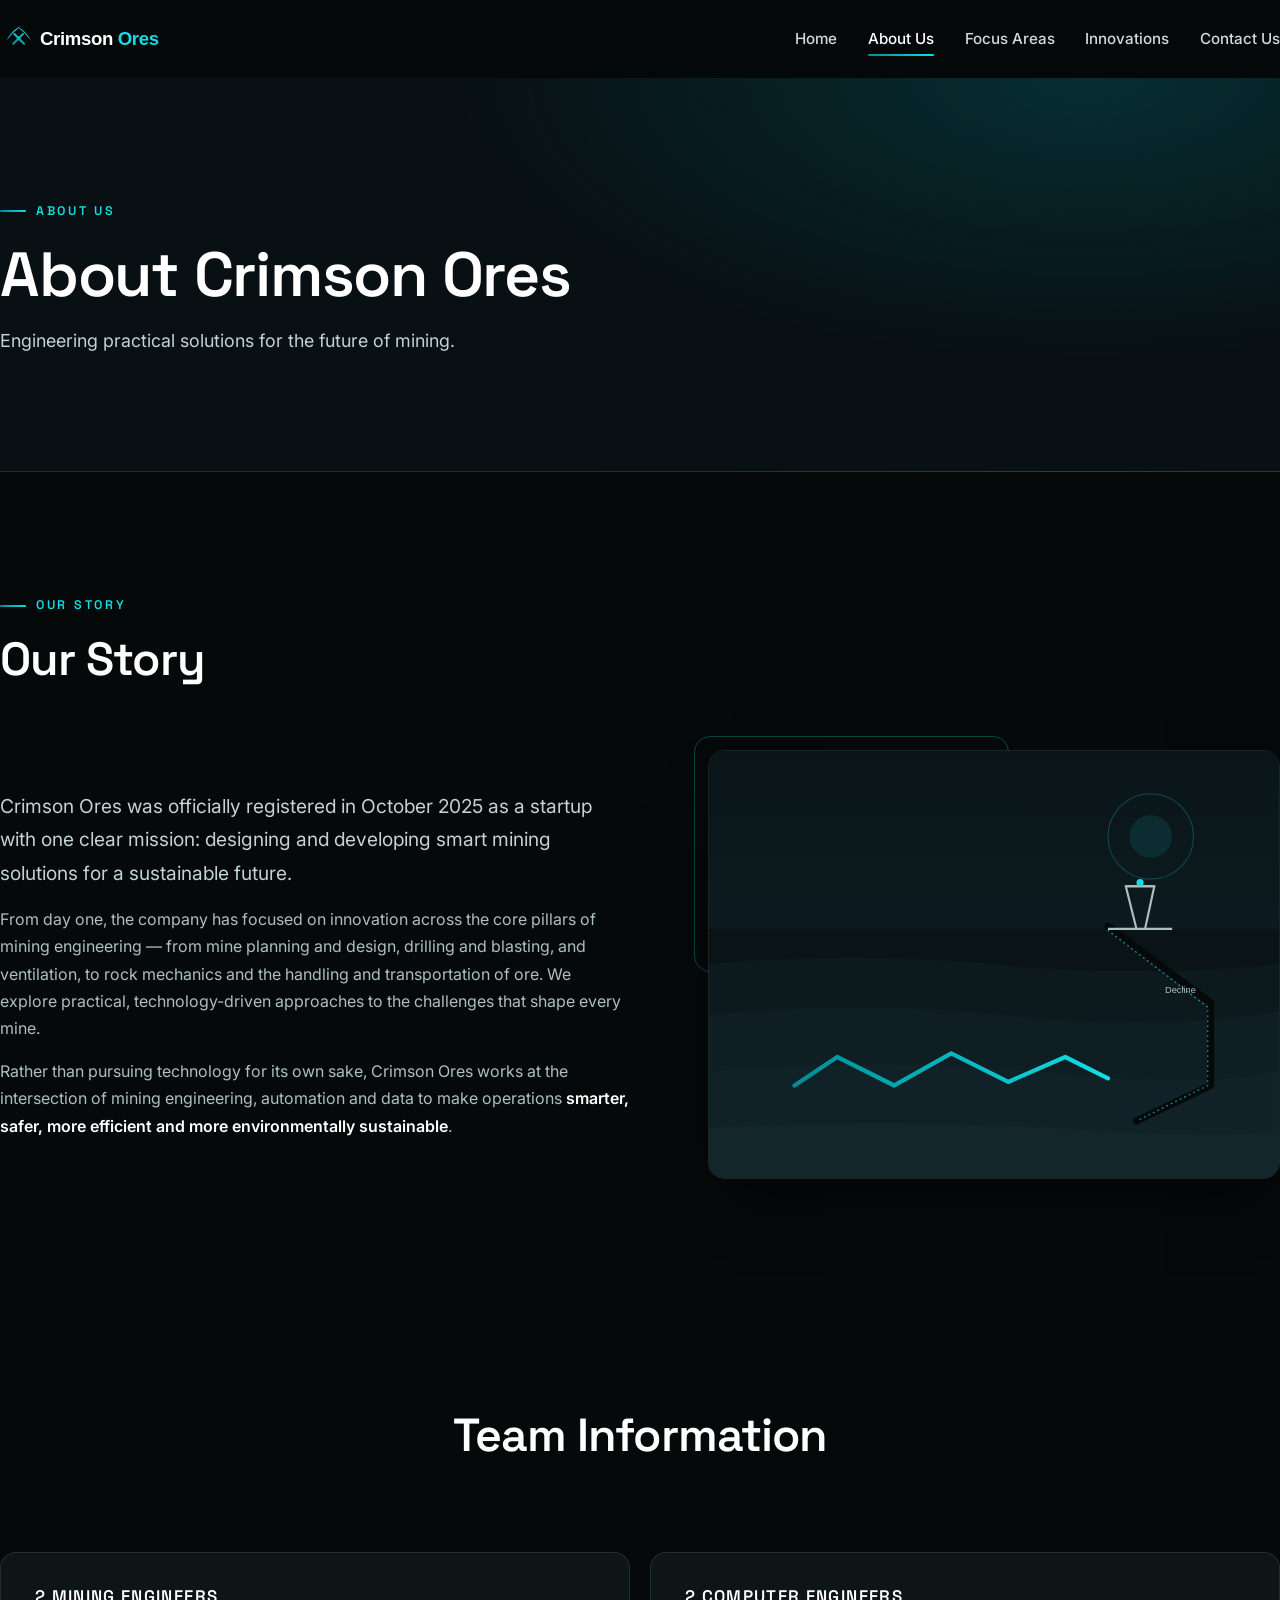
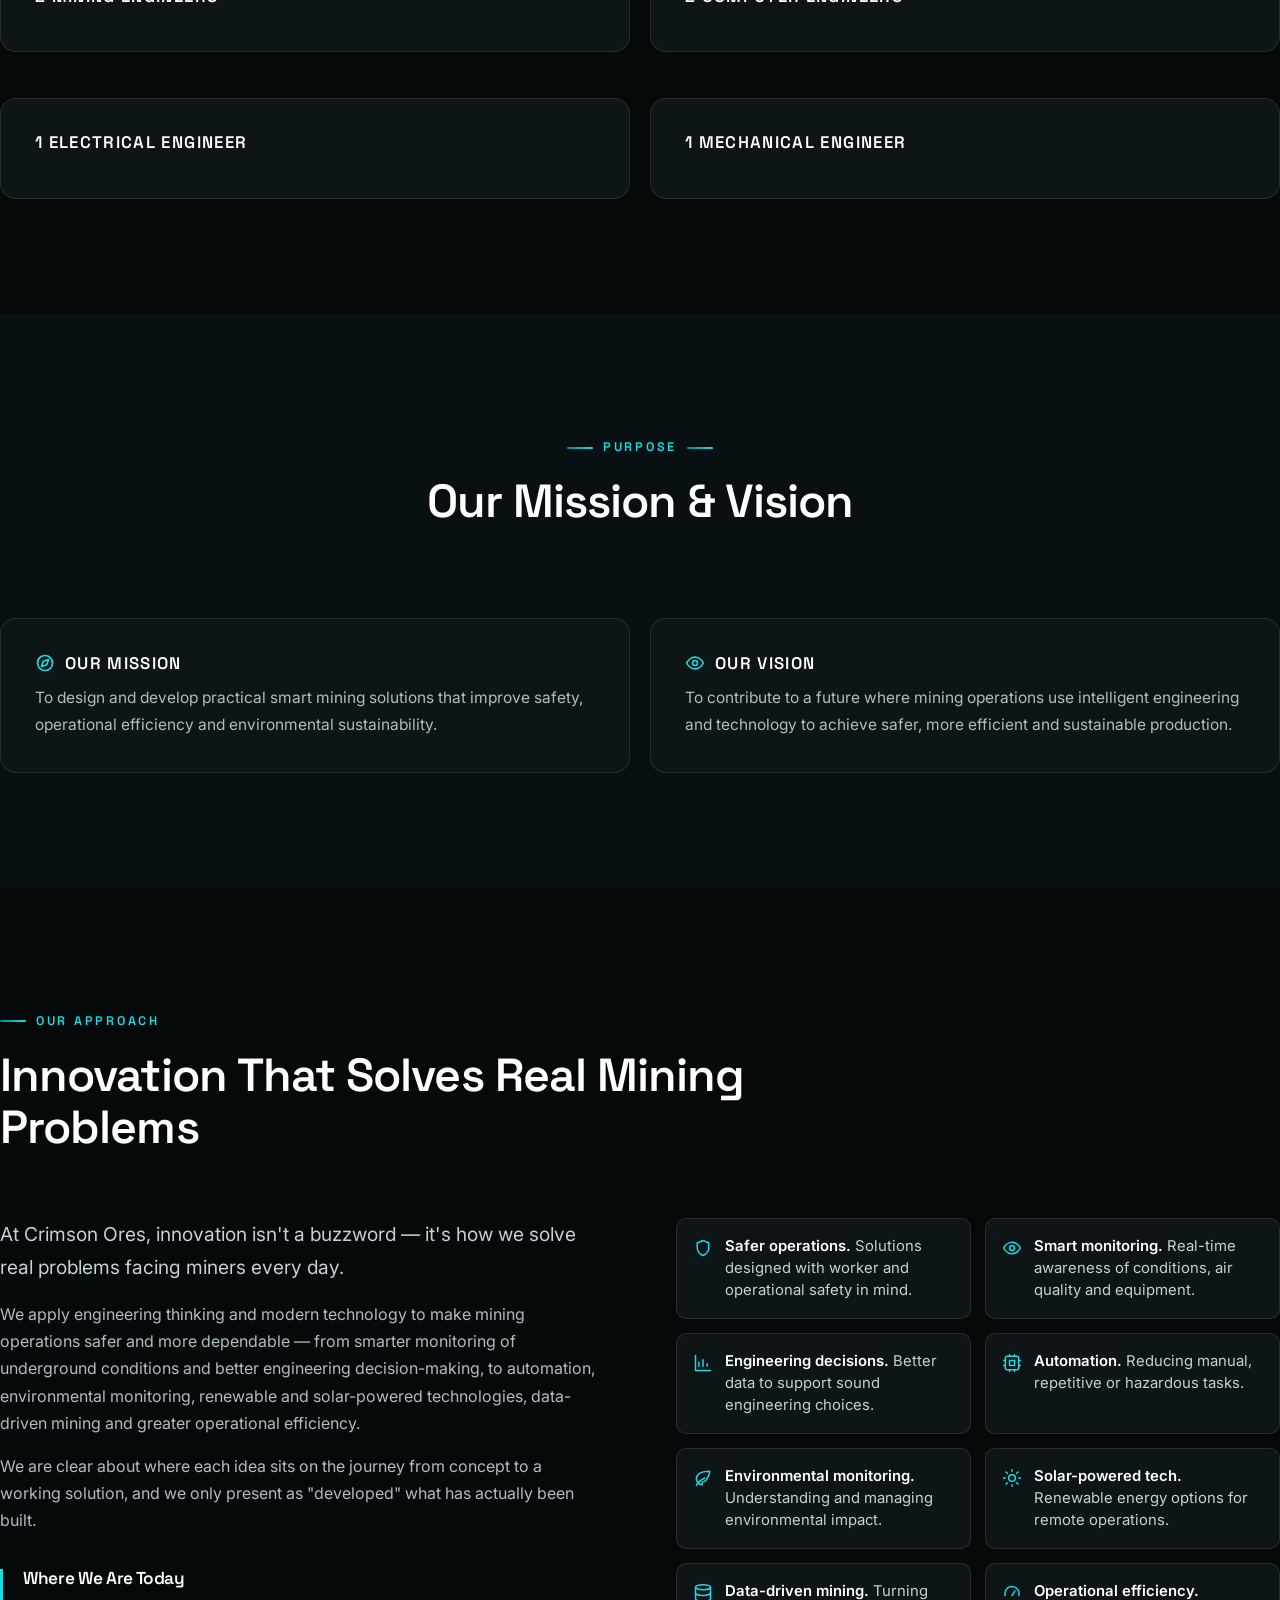
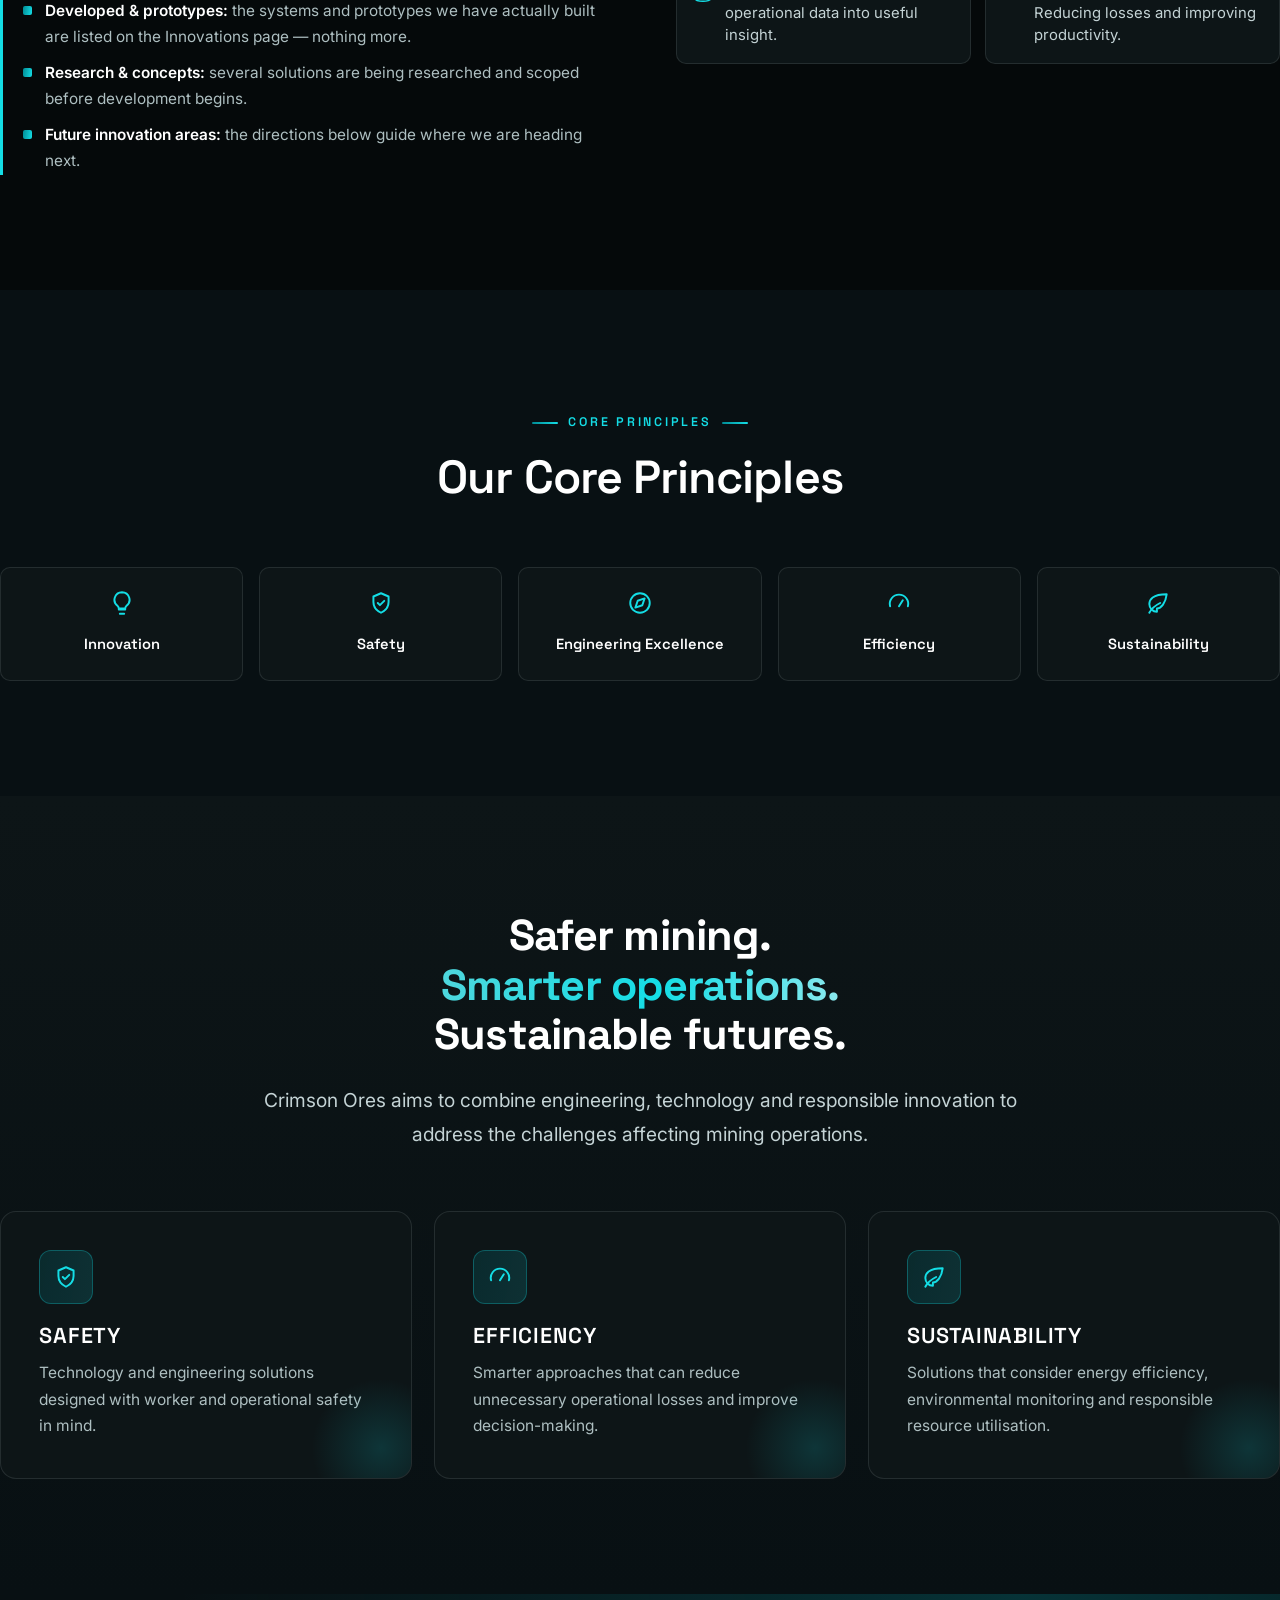
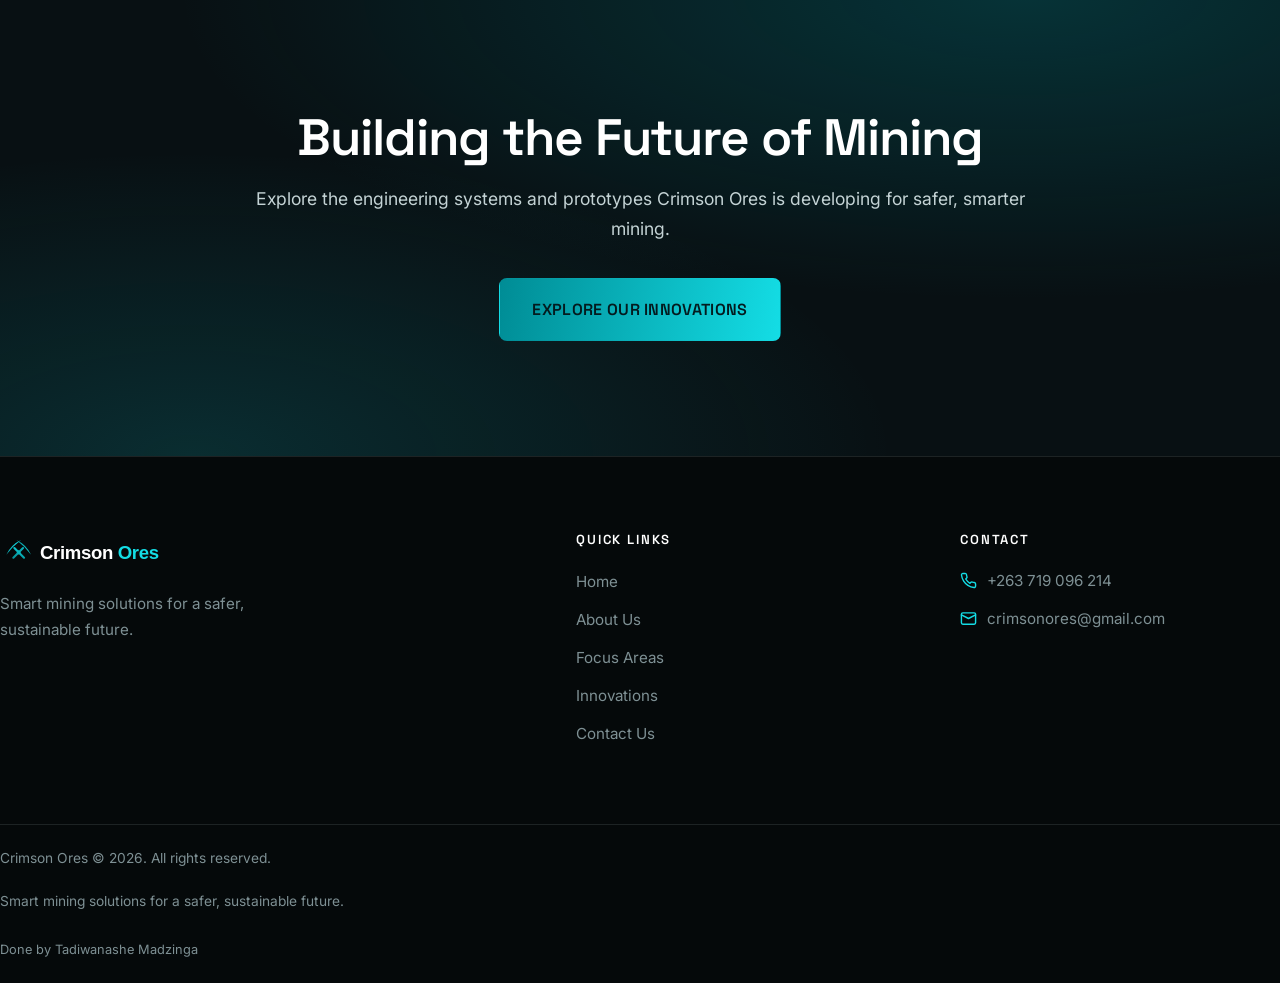
==== commit a42b33ed: "Improve layouts, image viewing and contact handling." ====
--- a/about.html
+++ b/about.html
@@ -1,5 +1,5 @@
 <!DOCTYPE html>
-<html lang="en">
+<html lang="en" data-bs-theme="dark">
 <head>
   <meta charset="UTF-8">
   <meta name="viewport" content="width=device-width, initial-scale=1.0">
@@ -20,14 +20,16 @@
   <link rel="preconnect" href="https://fonts.googleapis.com">
   <link rel="preconnect" href="https://fonts.gstatic.com" crossorigin>
   <link href="https://fonts.googleapis.com/css2?family=Inter:wght@400;500;600&family=Space+Grotesk:wght@500;600;700&display=swap" rel="stylesheet">
+  <link rel="stylesheet" href="assets/vendor/bootstrap/bootstrap.min.css">
   <link rel="stylesheet" href="assets/css/style.css">
   <link rel="stylesheet" href="assets/css/responsive.css">
+  <link rel="stylesheet" href="assets/css/improvements.css">
 </head>
 <body data-page="about">
   <a class="skip-link" href="#main-content">Skip to main content</a>
 
   <header class="site-header">
-    <nav class="nav container" aria-label="Primary navigation">
+    <nav class="nav container-fluid px-3 px-md-4 px-xl-5 site-container" aria-label="Primary navigation">
       <a class="brand" href="index.html" aria-label="Crimson Ores — Home">
         <img class="brand__logo" src="assets/images/logo/logo-white.svg" alt="Crimson Ores logo" width="186" height="40">
       </a>
@@ -50,7 +52,7 @@
 
   <main id="main-content">
     <section class="page-hero">
-      <div class="container">
+      <div class="container-fluid px-3 px-md-4 px-xl-5 site-container">
         <span class="eyebrow">About Us</span>
         <h1 class="page-hero__title">About Crimson Ores</h1>
         <p class="page-hero__text">Engineering practical solutions for the future of mining.</p>
@@ -58,7 +60,7 @@
     </section>
 
     <section class="section" id="story">
-      <div class="container">
+      <div class="container-fluid px-3 px-md-4 px-xl-5 site-container">
         <div class="section-head reveal">
           <span class="eyebrow">Our Story</span>
           <h2>Our Story</h2>
@@ -76,7 +78,7 @@
       </div>
     </section>
     <section class="section" id="team-information" aria-labelledby="team-title">
-      <div class="container">
+      <div class="container-fluid px-3 px-md-4 px-xl-5 site-container">
         <div class="section-head section-head--center">
           <h2 id="team-title">Team Information</h2>
         </div>
@@ -89,7 +91,7 @@
       </div>
     </section>
     <section class="section section--alt" id="mission-vision">
-      <div class="container">
+      <div class="container-fluid px-3 px-md-4 px-xl-5 site-container">
         <div class="section-head section-head--center reveal">
           <span class="eyebrow">Purpose</span>
           <h2>Our Mission &amp; Vision</h2>
@@ -109,7 +111,7 @@
     </section>
 
     <section class="section" id="approach">
-      <div class="container">
+      <div class="container-fluid px-3 px-md-4 px-xl-5 site-container">
         <div class="section-head reveal">
           <span class="eyebrow">Our Approach</span>
           <h2>Innovation That Solves Real Mining Problems</h2>
@@ -168,7 +170,7 @@
       </div>
     </section>
     <section class="section section--alt" id="principles">
-      <div class="container">
+      <div class="container-fluid px-3 px-md-4 px-xl-5 site-container">
         <div class="section-head section-head--center reveal">
           <span class="eyebrow">Core Principles</span>
           <h2>Our Core Principles</h2>
@@ -200,7 +202,7 @@
     </section>
 
     <section class="section section--surface" id="safety">
-      <div class="container">
+      <div class="container-fluid px-3 px-md-4 px-xl-5 site-container">
         <div class="safety-statement reveal">
           <p class="statement-line">Safer mining.<br><em>Smarter operations.</em><br>Sustainable futures.</p>
           <p class="lead safety-intro">Crimson Ores aims to combine engineering, technology and responsible innovation to address the challenges affecting mining operations.</p>
@@ -234,7 +236,7 @@
       </div>
     </section>
     <section class="cta">
-      <div class="container">
+      <div class="container-fluid px-3 px-md-4 px-xl-5 site-container">
         <div class="cta__inner reveal">
           <h2>Building the Future of Mining</h2>
           <p>Explore the engineering systems and prototypes Crimson Ores is developing for safer, smarter mining.</p>
@@ -247,7 +249,7 @@
   </main>
 
   <footer class="site-footer">
-    <div class="container">
+    <div class="container-fluid px-3 px-md-4 px-xl-5 site-container">
       <div class="footer__top">
         <div class="footer__brand">
           <a class="brand" href="index.html" aria-label="Crimson Ores — Home">
@@ -292,6 +294,8 @@
     </div>
   </footer>
 
+  <script src="assets/vendor/bootstrap/bootstrap.bundle.min.js" defer></script>
+  <script src="assets/js/resilience.js" defer></script>
   <script src="assets/js/projects.js" defer></script>
   <script src="assets/js/project-gallery.js" defer></script>
   <script src="assets/js/main.js" defer></script>
